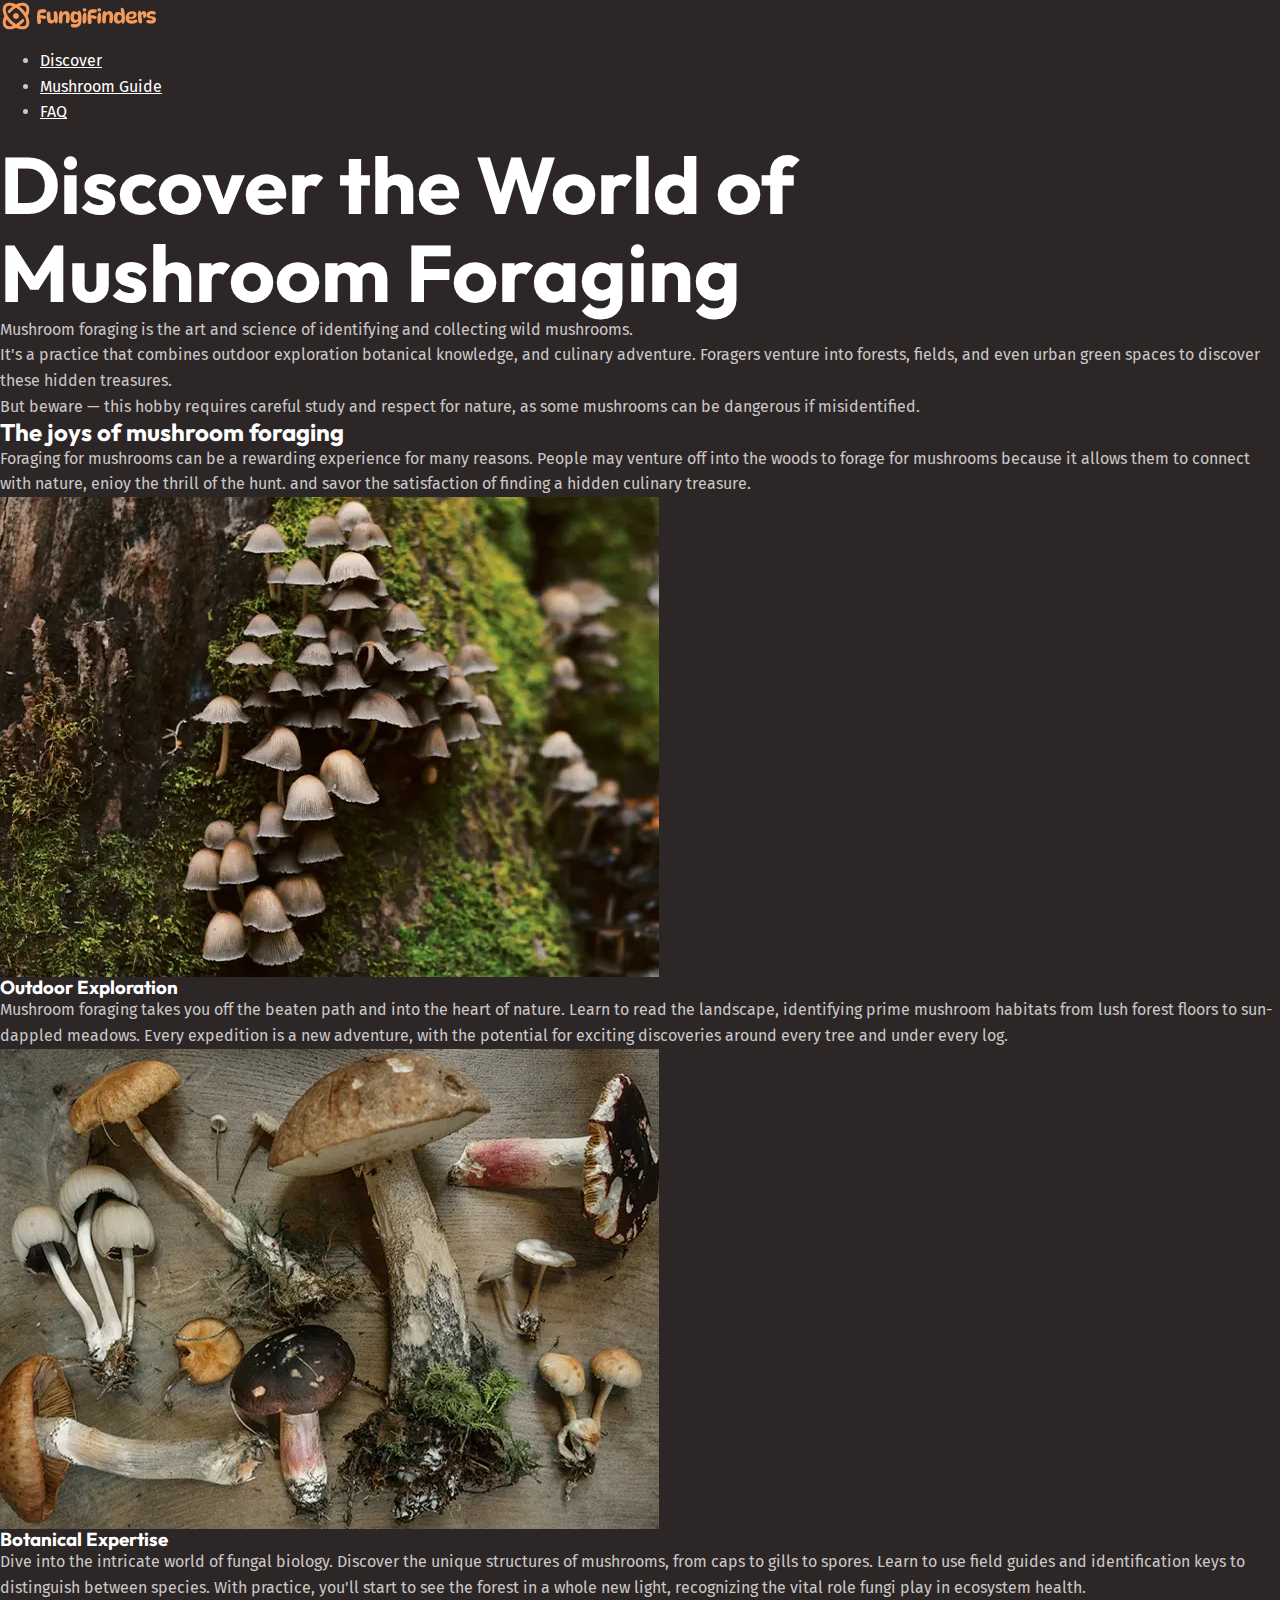
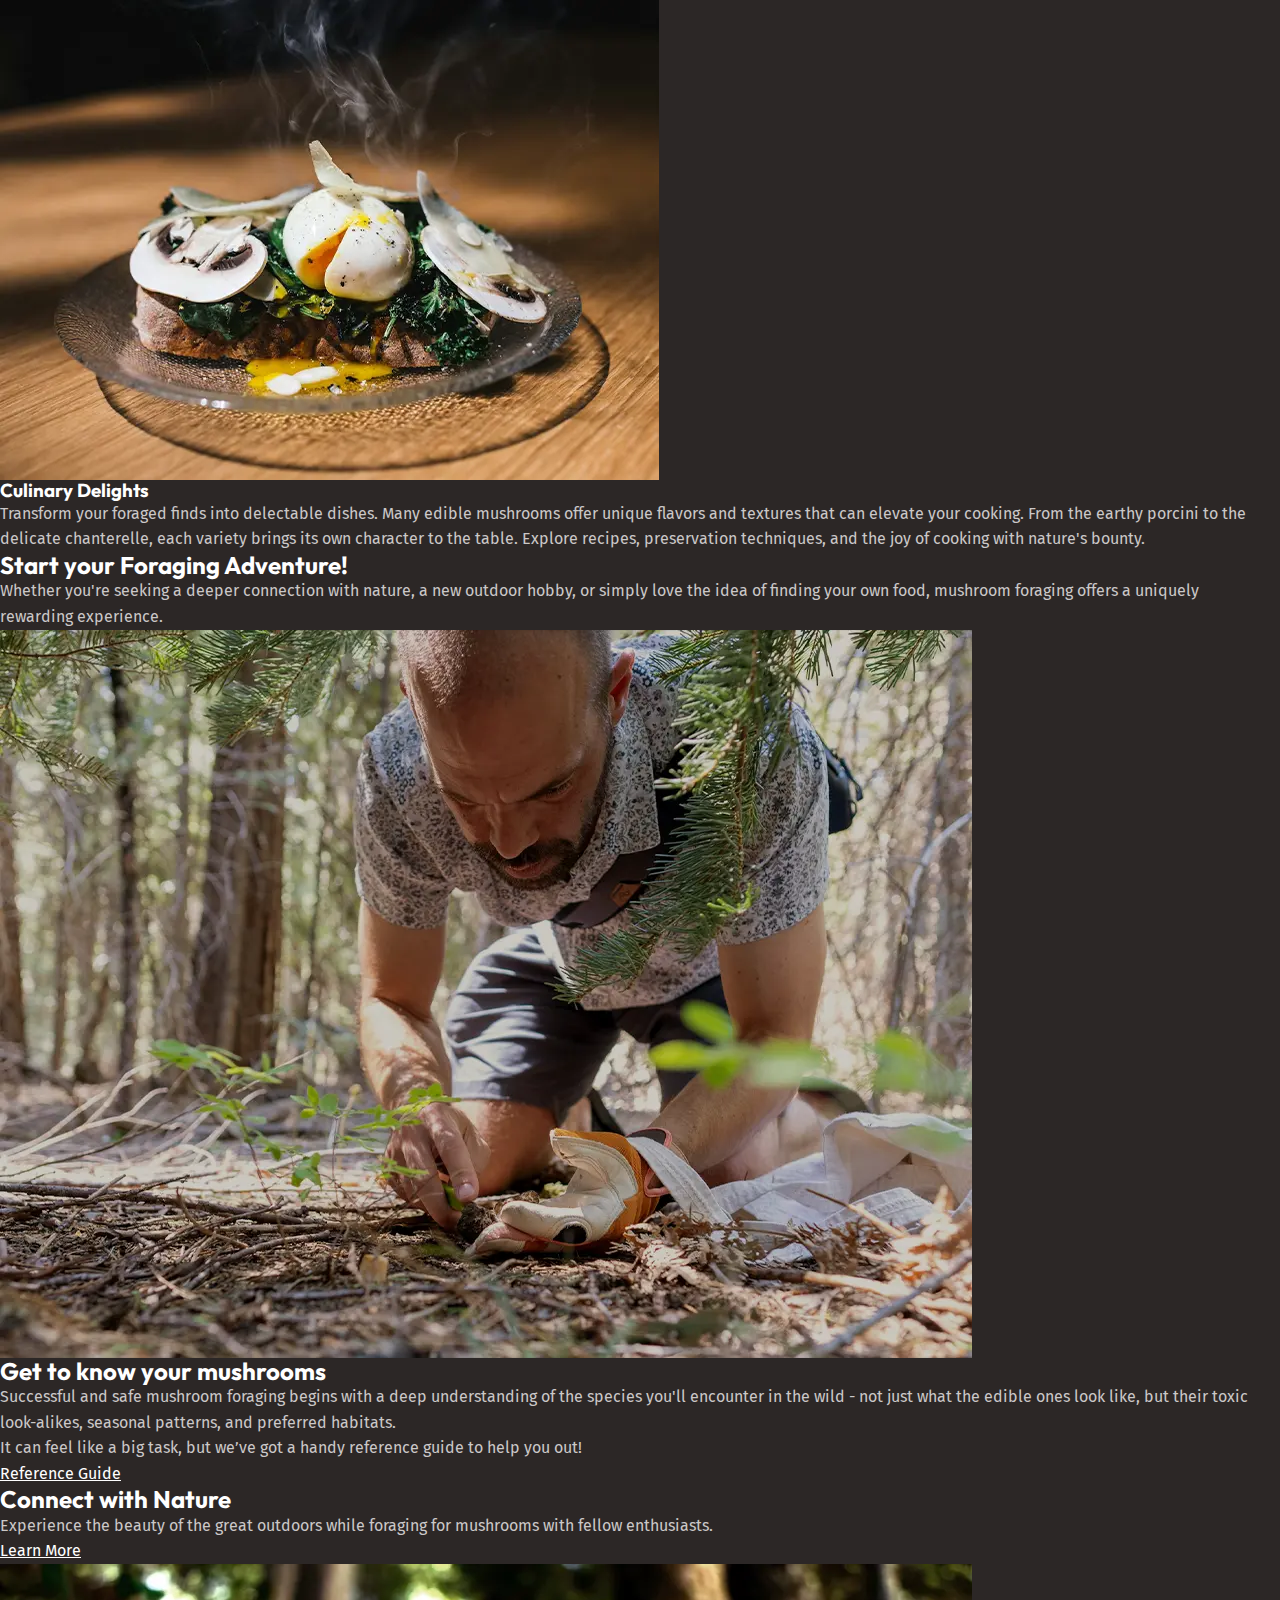
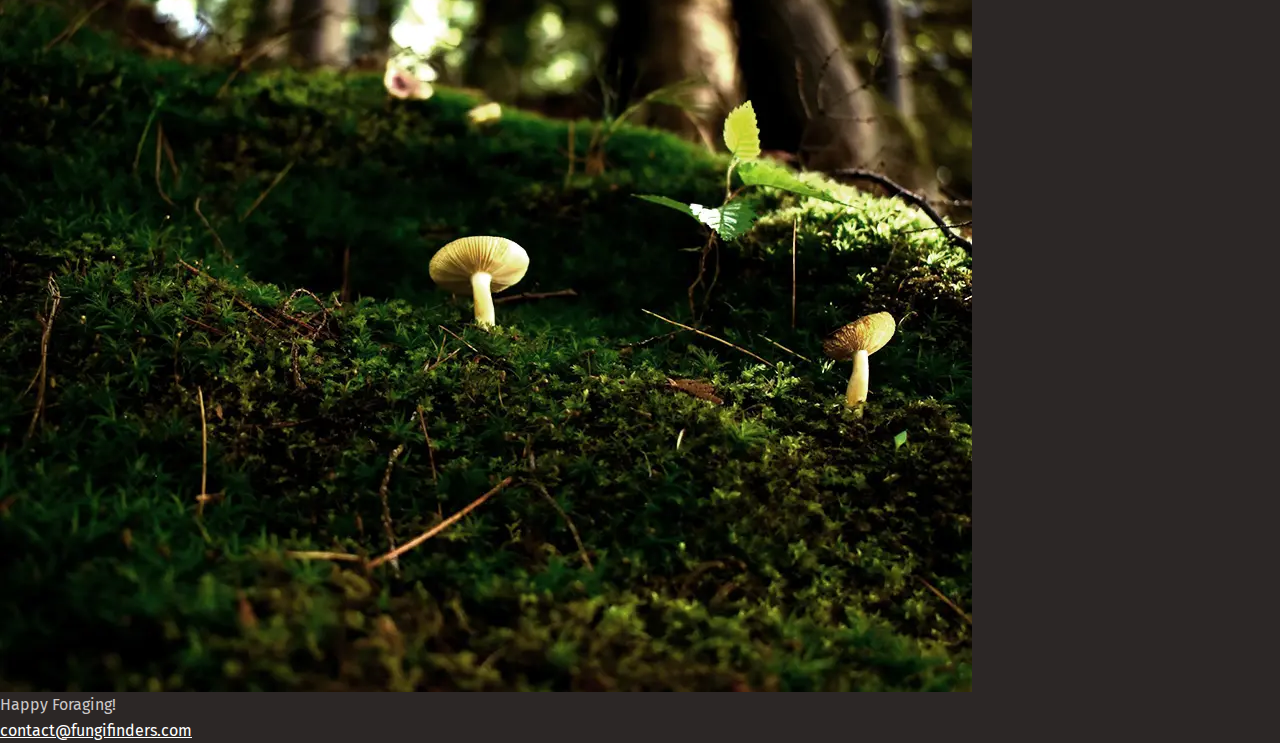
==== index.html @ 6f25266a "Finish HTML for home page" ====
<!DOCTYPE html>
<html lang="en">
  <head>
    <meta charset="UTF-8" />
    <meta name="viewport" content="width=device-width, initial-scale=1.0" />
    <title>FEM From Scratch</title>

    <link rel="stylesheet" href="style.css" />
    <link rel="preconnect" href="https://fonts.googleapis.com" />
    <link rel="preconnect" href="https://fonts.gstatic.com" crossorigin />
    <link
      href="https://fonts.googleapis.com/css2?family=Fira+Sans:wght@400;700&family=Outfit:wght@100..900&display=swap"
      rel="stylesheet" />
  </head>
  <body>
    <header class="site-header">
      <a href="/"><img src="assets/fungi-finders.svg" alt="Fungi Finders" /></a>
      <nav class="primary-navigation">
        <ul>
          <li><a href="/">Discover</a></li>
          <li><a href="#">Mushroom Guide</a></li>
          <li><a href="#">FAQ</a></li>
        </ul>
      </nav>
    </header>

    <main>
      <section class="hero">
        <h1>Discover the World of <span>Mushroom Foraging</span></h1>
        <p>
          Mushroom foraging is the art and science of identifying and collecting
          wild mushrooms.
        </p>
        <p>
          It's a practice that combines outdoor exploration botanical knowledge,
          and culinary adventure. Foragers venture into forests, fields, and
          even urban green spaces to discover these hidden treasures.
        </p>
        <p>
          But beware &mdash; this hobby requires careful study and respect for
          nature, as some mushrooms can be dangerous if misidentified.
        </p>
      </section>

      <section class="joys-of-foraging">
        <h2>The joys of mushroom foraging</h2>
        <p>
          Foraging for mushrooms can be a rewarding experience for many reasons.
          People may venture off into the woods to forage for mushrooms because
          it allows them to connect with nature, enioy the thrill of the hunt.
          and savor the satisfaction of finding a hidden culinary treasure.
        </p>
        <!-- Three columns -->
        <div class="cards">
          <div class="card">
            <img
              src="/assets/outdoor-exploration.webp"
              alt="Tightly grouped brown mushrooms growing up a mossy tree trunk" />
            <h3>Outdoor Exploration</h3>
            <p>
              Mushroom foraging takes you off the beaten path and into the heart
              of nature. Learn to read the landscape, identifying prime mushroom
              habitats from lush forest floors to sun-dappled meadows. Every
              expedition is a new adventure, with the potential for exciting
              discoveries around every tree and under every log.
            </p>
          </div>
          <div class="card">
            <img
              src="/assets/botanical-expertise.webp"
              alt="Wild mushroomson a table" />
            <h3>Botanical Expertise</h3>
            <p>
              Dive into the intricate world of fungal biology. Discover the
              unique structures of mushrooms, from caps to gills to spores.
              Learn to use field guides and identification keys to distinguish
              between species. With practice, you'll start to see the forest in
              a whole new light, recognizing the vital role fungi play in
              ecosystem health.
            </p>
          </div>
          <div class="card">
            <img
              src="/assets/culinary-delight.webp"
              alt="A plate of food with mushrooms on top" />
            <h3>Culinary Delights</h3>
            <p>
              Transform your foraged finds into delectable dishes. Many edible
              mushrooms offer unique flavors and textures that can elevate your
              cooking. From the earthy porcini to the delicate chanterelle, each
              variety brings its own character to the table. Explore recipes,
              preservation techniques, and the joy of cooking with nature's
              bounty.
            </p>
          </div>
        </div>
      </section>

      <section class="start-your-foraging-adventure">
        <h2>Start your <span>Foraging Adventure!</span></h2>
        <p>
          Whether you're seeking a deeper connection with nature, a new outdoor
          hobby, or simply love the idea of finding your own food, mushroom
          foraging offers a uniquely rewarding experience.
        </p>
      </section>

      <section class="get-to-know-your-mushrooms">
        <!-- Two columns -->
        <div>
          <div>
            <img
              src="/assets/get-to-know.webp"
              alt="A man on his hands and knees harvesting a wild mushroom in the forest" />
          </div>
          <div>
            <h2>Get to know your mushrooms</h2>
            <p>
              Successful and safe mushroom foraging begins with a deep
              understanding of the species you'll encounter in the wild - not
              just what the edible ones look like, but their toxic look-alikes,
              seasonal patterns, and preferred habitats.
            </p>
            <p>
              It can feel like a big task, but we’ve got a handy reference guide
              to help you out!
            </p>
            <a href="#" class="button">
              <span class="visually-hidden">
                Learn more about mushrooms using our handy
              </span>
              Reference Guide
            </a>
          </div>
        </div>
      </section>

      <section class="connect-with-nature">
        <!-- Two columns -->
        <div>
          <div>
            <h2>Connect with Nature</h2>
            <p>
              Experience the beauty of the great outdoors while foraging for
              mushrooms with fellow enthusiasts.
            </p>
            <a href="#" class="button"
              >Learn More
              <span class="visually-hidden">
                about the different types of mushrooms with our helpful
                reference guide
              </span>
            </a>
          </div>
          <div>
            <img
              src="/assets/nature.webp"
              alt="A small white mushroom growing on a mossy forest floor" />
          </div>
        </div>
      </section>
    </main>

    <footer class="site-footer">
      <p>Happy Foraging!</p>
      <a href="mailto:contact@fungifinders.com">contact@fungifinders.com</a>
    </footer>
  </body>
</html>
---- style.css ----
/* @layer reset, base; */

@layer reset {
  *,
  *::before,
  *::after {
    box-sizing: border-box;
  }

  /* https://kilianvalkhof.com/2022/css-html/your-css-reset-needs-text-size-adjust-probably/ */
  html {
    -moz-text-size-adjust: none;
    -webkit-text-size-adjust: none;
    text-size-adjust: none;
  }

  body,
  h1,
  h2,
  h3,
  h4,
  p,
  figure,
  blockquote,
  dl,
  dd {
    margin: 0;
  }

  /* https://www.scottohara.me/blog/2019/01/12/lists-and-safari.html */
  [role="list"] {
    list-style: none;
    margin: 0;
    padding: 0;
  }

  body {
    min-block-size: 100vh;
    line-height: 1.6;
  }

  h1,
  h2,
  h3,
  button,
  input,
  label {
    line-height: 1.1;
  }

  h1,
  h2,
  h3,
  h4 {
    text-wrap: balance;
  }

  p,
  li {
    text-wrap: pretty;
  }

  img,
  picture {
    max-inline-size: 100%;
    display: block;
  }

  input,
  button,
  textarea,
  select {
    font: inherit;
  }
}

@layer base {
  :root {
    /* PRIMITIVES */
    --clr-white: hsl(0, 0%, 100%);
    --clr-gray-100: hsl(0, 2%, 79%);
    --clr-brand-400: hsl(25, 88%, 75%);
    --clr-brand-500: hsl(25, 88%, 66%);
    --clr-green-400: hsl(143, 19%, 49%);
    --clr-green-500: hsl(143, 38%, 37%);
    --clr-green-600: hsl(145, 29%, 19%);
    --clr-brown-500: hsl(10, 5%, 25%);
    --clr-brown-600: hsl(9, 7%, 21%);
    --clr-brown-700: hsl(9, 8%, 16%);
    --clr-brown-800: hsl(0, 6%, 15%);
    --clr-brown-900: hsl(0, 6%, 13%);

    --clr-orange-500: hsl(28, 43%, 28%);
    --clr-red-500: hsl(359, 34%, 24%);
    --clr-teal-500: hsl(186, 42%, 25%);

    --ff-body: "Fira Sans", sans-serif;
    --ff-heading: "Outfit", sans-serif;

    --fs-300: 0.875rem;
    --fs-400: 1rem;
    --fs-500: 1.125rem;
    --fs-600: 1.25rem;
    --fs-700: 1.5rem;
    --fs-800: 2rem;
    --fs-900: 3.75rem;
    --fs-1000: 3.75rem;

    /* Note media query is using CSS Nesting inside :root */
    /* @media (min-width: 760px) */
    @media (width > 760px) {
      --fs-300: 0.875rem;
      --fs-400: 1rem;
      --fs-500: 1.25rem;
      --fs-600: 1.5rem;
      --fs-700: 2rem;
      --fs-800: 3rem;
      --fs-900: 5rem;
      --fs-1000: 7.5rem;
    }
  }

  /* Start a new :root to keep proper syntax highlighting */
  :root {
    /* SEMANTIC */
    --text-main: var(--clr-gray-100);
    --text-high-contrast: var(--clr-white);
    --text-brand: var(--clr-brand-500);
    --text-brand-light: var(--clr-brand-400);

    --background-accent-light: var(--clr-green-400);
    --background-accent-main: var(--clr-green-500);
    --background-accent-dark: var(--clr-green-600);

    --background-extra-light: var(--clr-brown-500);
    --background-light: var(--clr-brown-600);
    --background-main: var(--clr-brown-700);
    --background-dark: var(--clr-brown-800);
    --background-extra-dark: var(--clr-brown-900);

    --font-size-heading-sm: var(--fs-700);
    --font-size-heading-regular: var(--fs-800);
    --font-size-heading-lg: var(--fs-900);
    --font-size-heading-xl: var(--fs-1000);

    --font-size-sm: var(--fs-300);
    --font-size-regular: var(--fs-400);
    --font-size-md: var(--fs-500);
    --font-size-lg: var(--fs-600);

    --border-radius-1: 0.25rem;
    --border-radius-2: 0.5rem;
    --border-radius-3: 0.75rem;
  }

  html {
    font-family: var(--ff-body);
    line-height: 1.6;
  }

  body {
    font-size: var(--font-size-regular);
    color: var(--text-main);
    background-color: var(--background-main);
  }

  h1,
  h2,
  h3,
  h4 {
    font-family: var(--ff-heading);
    /* font-weight: 700; */
    color: var(--text-high-contrast);
  }

  h1 {
    font-size: var(--font-size-heading-lg);
  }

  a {
    color: var(--text-high-contrast);
  }

  a:hover,
  a:focus-visible {
    color: var(--text-brand-light);
  }
}

@layer utilities {
  .visually-hidden {
    clip: rect(0 0 0 0);
    clip-path: inset(50%);
    height: 1px;
    overflow: hidden;
    position: absolute;
    white-space: nowrap;
    width: 1px;
  }
}
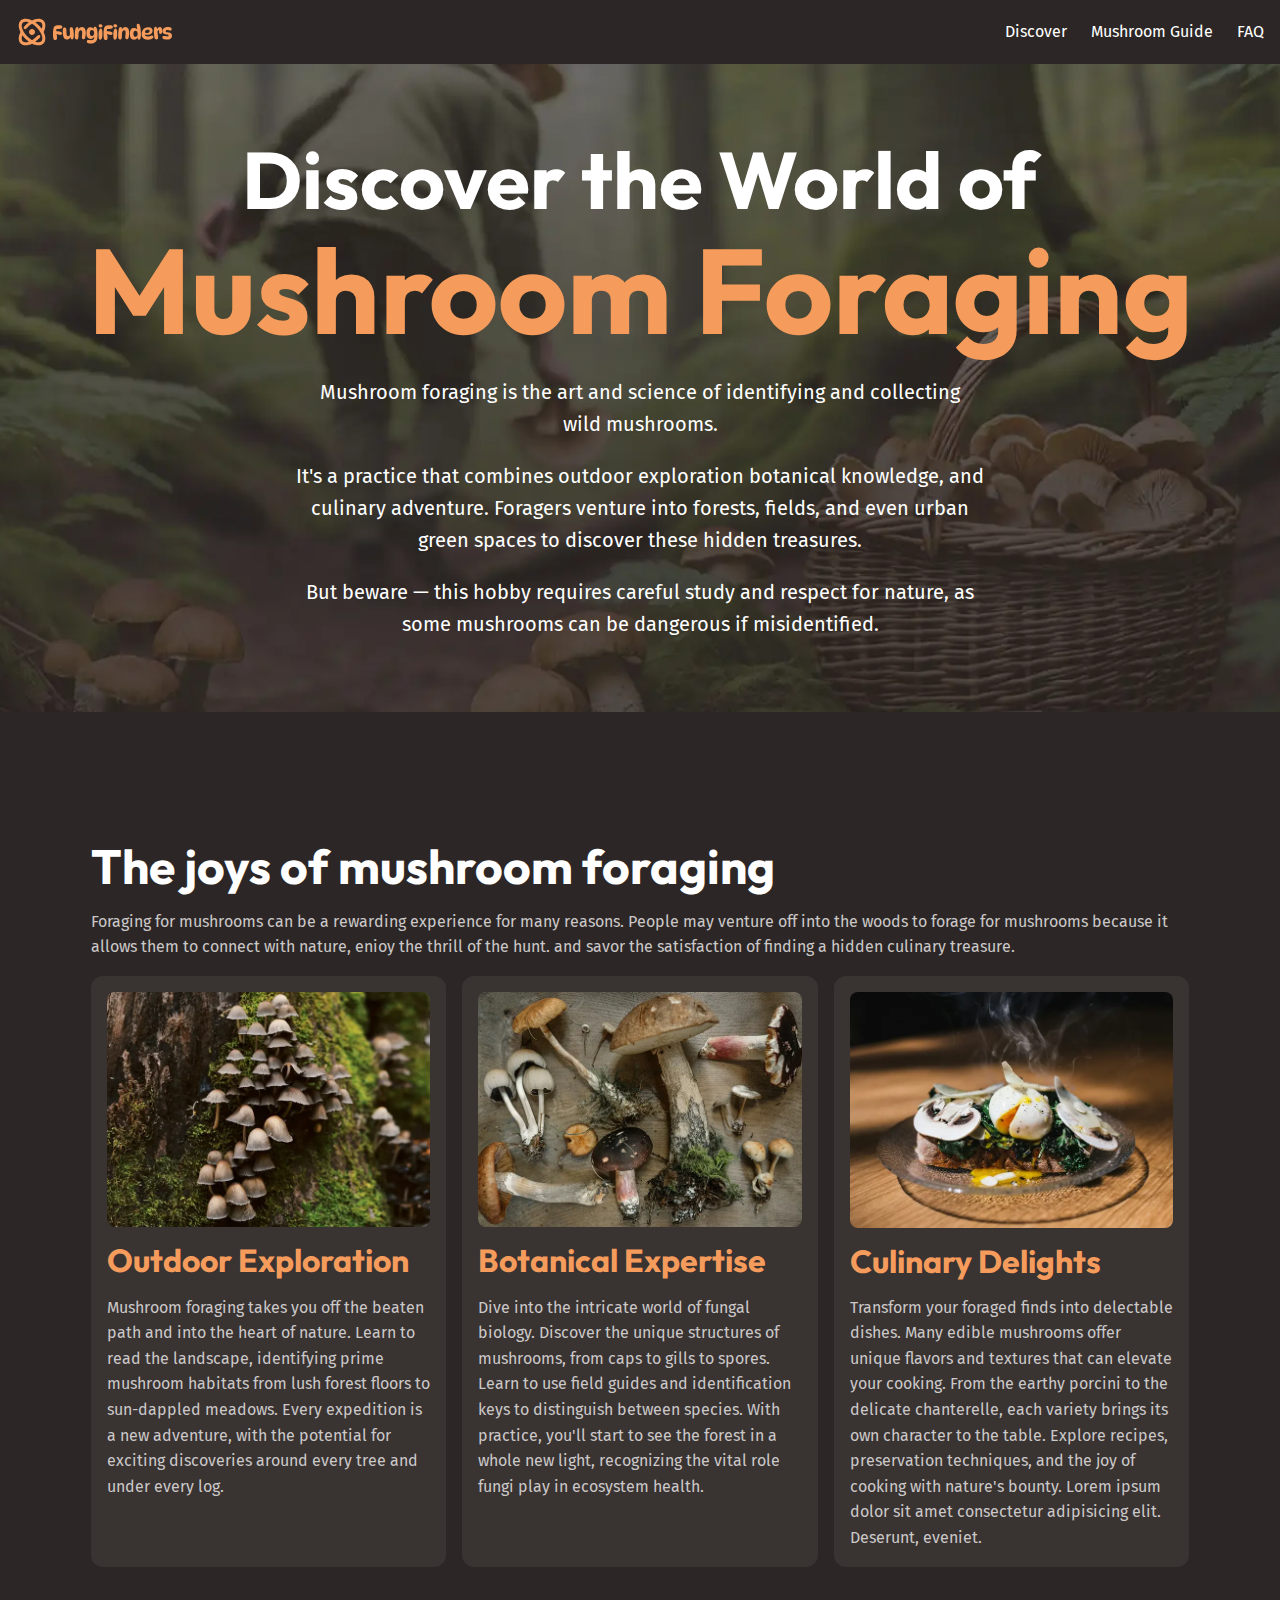
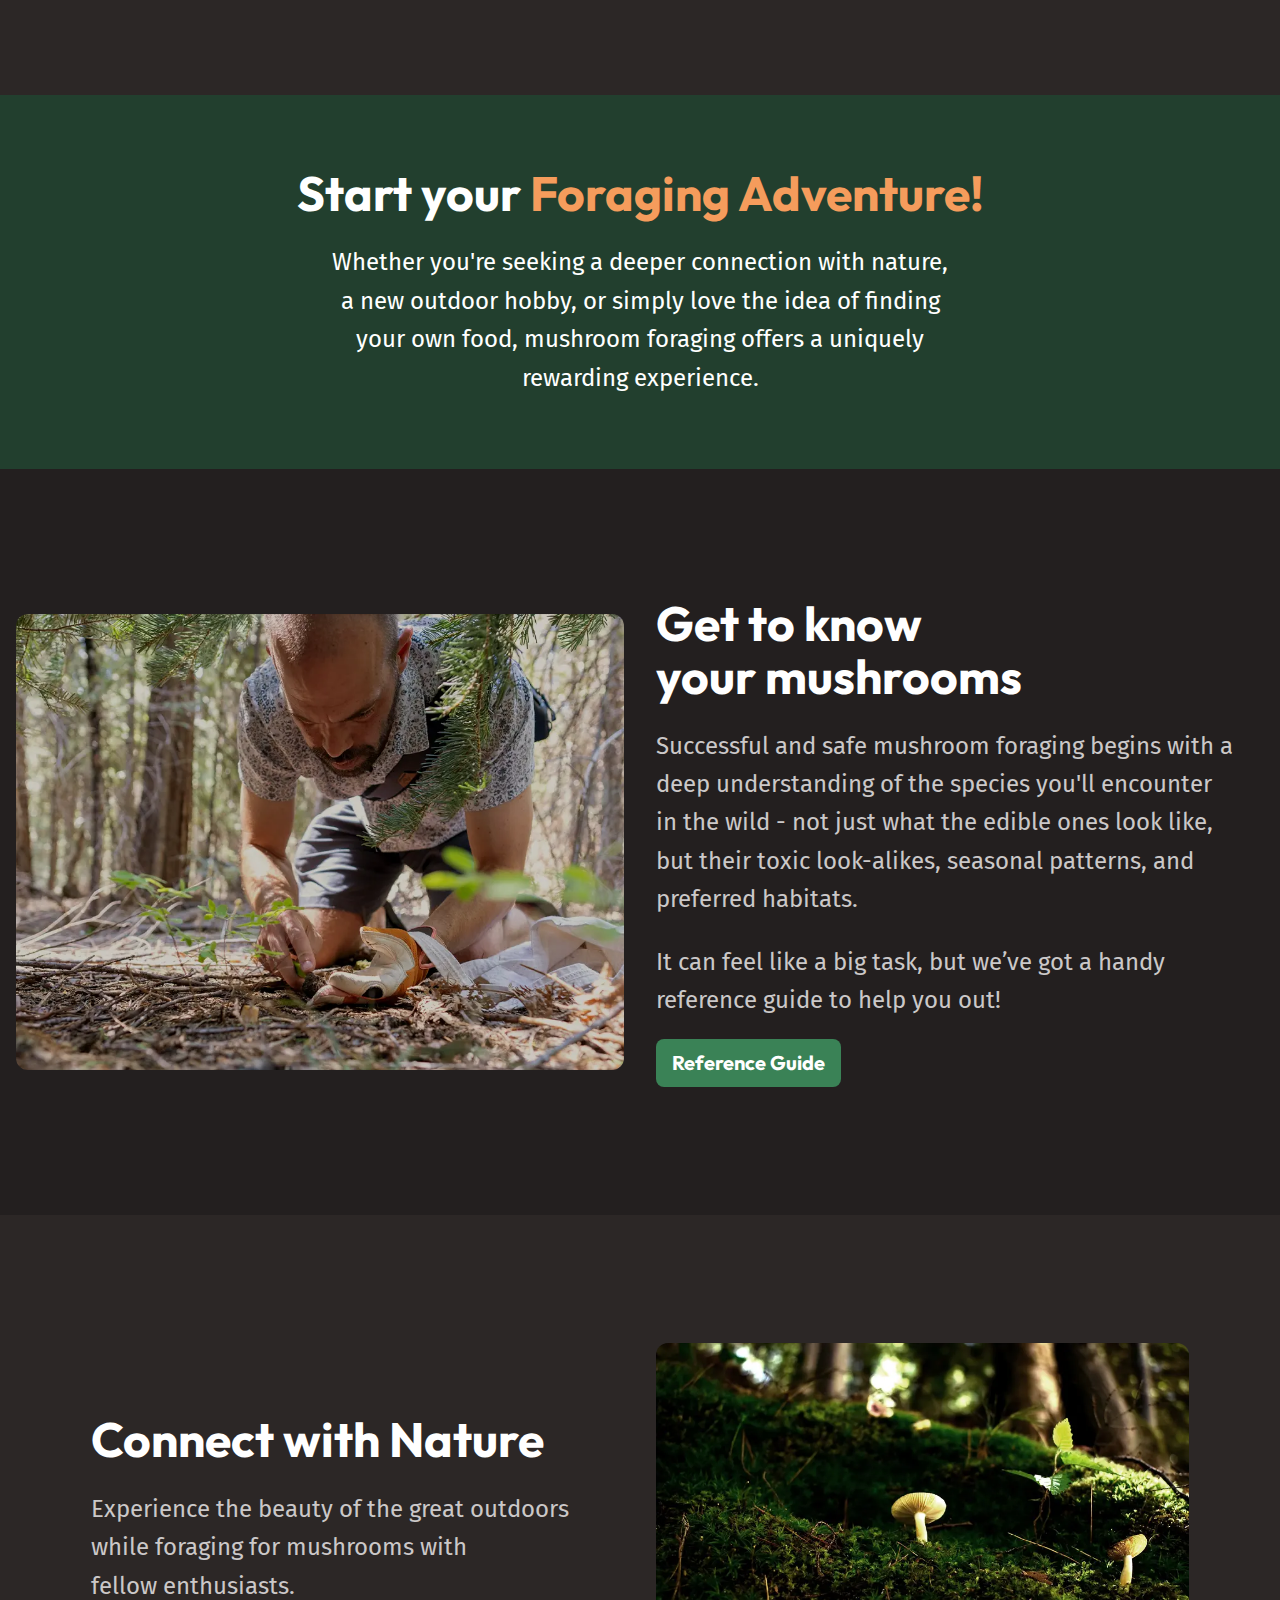
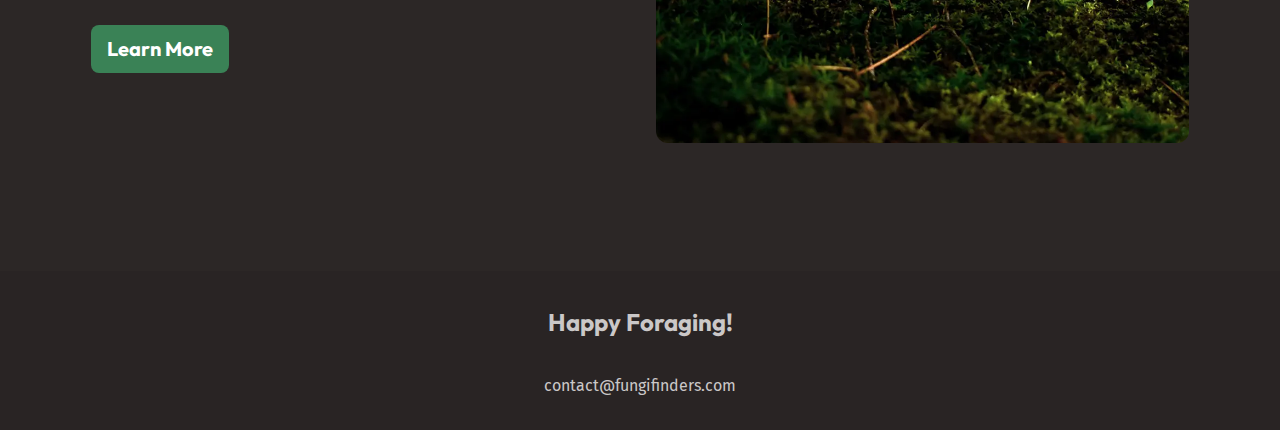
==== commit 5c4f40dc: "Finish home page" ====
--- a/index.html
+++ b/index.html
@@ -14,155 +14,189 @@
   </head>
   <body>
     <header class="site-header">
-      <a href="/"><img src="assets/fungi-finders.svg" alt="Fungi Finders" /></a>
-      <nav class="primary-navigation">
-        <ul>
-          <li><a href="/">Discover</a></li>
-          <li><a href="#">Mushroom Guide</a></li>
-          <li><a href="#">FAQ</a></li>
-        </ul>
-      </nav>
+      <div class="wrapper" data-width="wide">
+        <div class="site-header__inner">
+          <a href="/">
+            <img class="logo" src="/assets/fungi-finders.svg" alt="" />
+          </a>
+          <nav class="primary-navigation">
+            <ul>
+              <li><a href="/">Discover</a></li>
+              <li><a href="#">Mushroom Guide</a></li>
+              <li><a href="#">FAQ</a></li>
+            </ul>
+          </nav>
+        </div>
+      </div>
     </header>
 
     <main>
-      <section class="hero">
-        <h1>Discover the World of <span>Mushroom Foraging</span></h1>
-        <p>
-          Mushroom foraging is the art and science of identifying and collecting
-          wild mushrooms.
-        </p>
-        <p>
-          It's a practice that combines outdoor exploration botanical knowledge,
-          and culinary adventure. Foragers venture into forests, fields, and
-          even urban green spaces to discover these hidden treasures.
-        </p>
-        <p>
-          But beware &mdash; this hobby requires careful study and respect for
-          nature, as some mushrooms can be dangerous if misidentified.
-        </p>
-      </section>
-
-      <section class="joys-of-foraging">
-        <h2>The joys of mushroom foraging</h2>
-        <p>
-          Foraging for mushrooms can be a rewarding experience for many reasons.
-          People may venture off into the woods to forage for mushrooms because
-          it allows them to connect with nature, enioy the thrill of the hunt.
-          and savor the satisfaction of finding a hidden culinary treasure.
-        </p>
-        <!-- Three columns -->
-        <div class="cards">
-          <div class="card">
-            <img
-              src="/assets/outdoor-exploration.webp"
-              alt="Tightly grouped brown mushrooms growing up a mossy tree trunk" />
-            <h3>Outdoor Exploration</h3>
-            <p>
-              Mushroom foraging takes you off the beaten path and into the heart
-              of nature. Learn to read the landscape, identifying prime mushroom
-              habitats from lush forest floors to sun-dappled meadows. Every
-              expedition is a new adventure, with the potential for exciting
-              discoveries around every tree and under every log.
-            </p>
-          </div>
-          <div class="card">
-            <img
-              src="/assets/botanical-expertise.webp"
-              alt="Wild mushroomson a table" />
-            <h3>Botanical Expertise</h3>
-            <p>
-              Dive into the intricate world of fungal biology. Discover the
-              unique structures of mushrooms, from caps to gills to spores.
-              Learn to use field guides and identification keys to distinguish
-              between species. With practice, you'll start to see the forest in
-              a whole new light, recognizing the vital role fungi play in
-              ecosystem health.
-            </p>
-          </div>
-          <div class="card">
-            <img
-              src="/assets/culinary-delight.webp"
-              alt="A plate of food with mushrooms on top" />
-            <h3>Culinary Delights</h3>
-            <p>
-              Transform your foraged finds into delectable dishes. Many edible
-              mushrooms offer unique flavors and textures that can elevate your
-              cooking. From the earthy porcini to the delicate chanterelle, each
-              variety brings its own character to the table. Explore recipes,
-              preservation techniques, and the joy of cooking with nature's
-              bounty.
-            </p>
-          </div>
-        </div>
-      </section>
-
-      <section class="start-your-foraging-adventure">
-        <h2>Start your <span>Foraging Adventure!</span></h2>
-        <p>
-          Whether you're seeking a deeper connection with nature, a new outdoor
-          hobby, or simply love the idea of finding your own food, mushroom
-          foraging offers a uniquely rewarding experience.
-        </p>
-      </section>
-
-      <section class="get-to-know-your-mushrooms">
-        <!-- Two columns -->
-        <div>
-          <div>
-            <img
-              src="/assets/get-to-know.webp"
-              alt="A man on his hands and knees harvesting a wild mushroom in the forest" />
-          </div>
-          <div>
-            <h2>Get to know your mushrooms</h2>
-            <p>
-              Successful and safe mushroom foraging begins with a deep
-              understanding of the species you'll encounter in the wild - not
-              just what the edible ones look like, but their toxic look-alikes,
-              seasonal patterns, and preferred habitats.
-            </p>
-            <p>
-              It can feel like a big task, but we’ve got a handy reference guide
-              to help you out!
-            </p>
-            <a href="#" class="button">
-              <span class="visually-hidden">
-                Learn more about mushrooms using our handy
-              </span>
-              Reference Guide
-            </a>
-          </div>
-        </div>
-      </section>
-
-      <section class="connect-with-nature">
-        <!-- Two columns -->
-        <div>
-          <div>
-            <h2>Connect with Nature</h2>
-            <p>
-              Experience the beauty of the great outdoors while foraging for
-              mushrooms with fellow enthusiasts.
-            </p>
-            <a href="#" class="button"
-              >Learn More
-              <span class="visually-hidden">
-                about the different types of mushrooms with our helpful
-                reference guide
-              </span>
-            </a>
-          </div>
-          <div>
-            <img
-              src="/assets/nature.webp"
-              alt="A small white mushroom growing on a mossy forest floor" />
+      <section class="section hero flow" data-padding="compact">
+        <div class="wrapper" data-width="wide">
+          <h1 class="hero__title">
+            Discover the World of <span>Mushroom Foraging</span>
+          </h1>
+        </div>
+        <div class="wrapper" data-width="narrow">
+          <div class="flow">
+            <p>
+              Mushroom foraging is the art and science of identifying and
+              collecting wild mushrooms.
+            </p>
+            <p>
+              It's a practice that combines outdoor exploration botanical
+              knowledge, and culinary adventure. Foragers venture into forests,
+              fields, and even urban green spaces to discover these hidden
+              treasures.
+            </p>
+            <p>
+              But beware &mdash; this hobby requires careful study and respect
+              for nature, as some mushrooms can be dangerous if misidentified.
+            </p>
+          </div>
+        </div>
+      </section>
+
+      <section class="section">
+        <div class="wrapper">
+          <div class="flow">
+            <h2 class="section-title">The joys of mushroom foraging</h2>
+            <p>
+              Foraging for mushrooms can be a rewarding experience for many
+              reasons. People may venture off into the woods to forage for
+              mushrooms because it allows them to connect with nature, enioy the
+              thrill of the hunt. and savor the satisfaction of finding a hidden
+              culinary treasure.
+            </p>
+            <!-- Three columns -->
+            <div class="equal-columns">
+              <div class="card">
+                <img
+                  src="/assets/outdoor-exploration.webp"
+                  alt="Tightly grouped brown mushrooms growing up a mossy tree trunk" />
+                <h3 class="card__title">Outdoor Exploration</h3>
+                <p>
+                  Mushroom foraging takes you off the beaten path and into the
+                  heart of nature. Learn to read the landscape, identifying
+                  prime mushroom habitats from lush forest floors to sun-dappled
+                  meadows. Every expedition is a new adventure, with the
+                  potential for exciting discoveries around every tree and under
+                  every log.
+                </p>
+              </div>
+              <div class="card">
+                <img
+                  src="/assets/botanical-expertise.webp"
+                  alt="Wild mushroomson a table" />
+                <h3 class="card__title">Botanical Expertise</h3>
+                <p>
+                  Dive into the intricate world of fungal biology. Discover the
+                  unique structures of mushrooms, from caps to gills to spores.
+                  Learn to use field guides and identification keys to
+                  distinguish between species. With practice, you'll start to
+                  see the forest in a whole new light, recognizing the vital
+                  role fungi play in ecosystem health.
+                </p>
+              </div>
+              <div class="card">
+                <img
+                  src="/assets/culinary-delight.webp"
+                  alt="A plate of food with mushrooms on top" />
+                <h3 class="card__title">Culinary Delights</h3>
+                <p>
+                  Transform your foraged finds into delectable dishes. Many
+                  edible mushrooms offer unique flavors and textures that can
+                  elevate your cooking. From the earthy porcini to the delicate
+                  chanterelle, each variety brings its own character to the
+                  table. Explore recipes, preservation techniques, and the joy
+                  of cooking with nature's bounty. Lorem ipsum dolor sit amet
+                  consectetur adipisicing elit. Deserunt, eveniet.
+                </p>
+              </div>
+            </div>
+          </div>
+        </div>
+      </section>
+
+      <section
+        class="section background-accent text-center"
+        data-padding="compact">
+        <div class="wrapper" data-width="narrow">
+          <div class="flow font-size-lg text-high-contrast">
+            <h2 class="section-title">
+              Start your <span class="text-brand">Foraging Adventure!</span>
+            </h2>
+            <p>
+              Whether you're seeking a deeper connection with nature, a new
+              outdoor hobby, or simply love the idea of finding your own food,
+              mushroom foraging offers a uniquely rewarding experience.
+            </p>
+          </div>
+        </div>
+      </section>
+
+      <section class="section background-extra-dark">
+        <div class="wrapper" data-width="wide">
+          <!-- Two columns -->
+          <div class="equal-columns" data-gap="large" data-alignment="center">
+            <div>
+              <img
+                src="/assets/get-to-know.webp"
+                alt="A man on his hands and knees harvesting a wild mushroom in the forest" />
+            </div>
+            <div class="flow font-size-lg">
+              <h2 class="section-title">Get to know your mushrooms</h2>
+              <p>
+                Successful and safe mushroom foraging begins with a deep
+                understanding of the species you'll encounter in the wild - not
+                just what the edible ones look like, but their toxic
+                look-alikes, seasonal patterns, and preferred habitats.
+              </p>
+              <p>
+                It can feel like a big task, but we’ve got a handy reference
+                guide to help you out!
+              </p>
+              <a href="#" class="button">
+                <span class="visually-hidden">
+                  Learn more about mushrooms using our handy
+                </span>
+                Reference Guide
+              </a>
+            </div>
+          </div>
+        </div>
+      </section>
+
+      <section class="section">
+        <div class="wrapper">
+          <!-- Two columns -->
+          <div class="equal-columns" data-gap="large" data-alignment="center">
+            <div class="flow font-size-lg">
+              <h2 class="section-title">Connect with Nature</h2>
+              <p>
+                Experience the beauty of the great outdoors while foraging for
+                mushrooms with fellow enthusiasts.
+              </p>
+              <a href="#" class="button"
+                >Learn More
+                <span class="visually-hidden">
+                  about the different types of mushrooms with our helpful
+                  reference guide
+                </span>
+              </a>
+            </div>
+            <div>
+              <img
+                src="/assets/nature.webp"
+                alt="A small white mushroom growing on a mossy forest floor" />
+            </div>
           </div>
         </div>
       </section>
     </main>
 
     <footer class="site-footer">
-      <p>Happy Foraging!</p>
+      <p class="site-footer__title">Happy Foraging!</p>
       <a href="mailto:contact@fungifinders.com">contact@fungifinders.com</a>
     </footer>
   </body>
--- a/style.css
+++ b/style.css
@@ -185,6 +185,194 @@
   a:focus-visible {
     color: var(--text-brand-light);
   }
+
+  img {
+    border-radius: var(--border-radius-3);
+  }
+}
+
+@layer layout {
+  .wrapper {
+    --wrapper-max-width: 1130px;
+    --wrapper-padding: 1rem;
+
+    max-width: var(--wrapper-max-width);
+    margin-inline: auto;
+    padding-inline: var(--wrapper-padding);
+  }
+
+  /* .wrapper--narrow */
+  .wrapper[data-width="narrow"] {
+    --wrapper-max-width: 720px;
+  }
+  /* .wrapper--wide */
+  .wrapper[data-width="wide"] {
+    --wrapper-max-width: 1330px;
+  }
+
+  /* Note the em instead of rem */
+  .flow > * + * {
+    margin-block-start: var(--flow-space, 1em);
+  }
+
+  .grid-flow {
+    display: grid;
+    gap: var(--grid-flow-space, 1rem);
+
+    align-content: var(--grid-flow-alignment, start);
+    /* Not sure why the justify-items */
+    justify-items: var(--grid-flow-justification, start);
+  }
+
+  .equal-columns {
+    display: grid;
+    gap: var(--equal-columns-gap, 1rem);
+    align-items: var(--equal-columns-vertical-alignment, stretch);
+  }
+
+  .equal-columns[data-gap="large"] {
+    --equal-columns-gap: 2rem;
+  }
+
+  .equal-columns[data-alignment="center"] {
+    --equal-columns-vertical-alignment: center;
+  }
+
+  @media (min-width: 760px) {
+    .equal-columns {
+      grid-auto-flow: column;
+      grid-auto-columns: 1fr;
+    }
+  }
+
+  /* .flex-equal-columns {
+    display: flex;
+  }
+  .flex-equal-columns > * {
+    flex: 1;
+  } */
+
+  .section {
+    --padding: 3.75rem;
+    padding-block: var(--padding);
+  }
+  @media (min-width: 760px) {
+    .section {
+      --padding: 8rem;
+    }
+    .section[data-padding="compact"] {
+      --padding: 4.5rem;
+    }
+  }
+}
+
+@layer components {
+  .site-header {
+    padding-block: 1rem;
+  }
+
+  .site-header__inner {
+    display: flex;
+    flex-wrap: wrap;
+    gap: 1rem 1.5rem;
+    justify-content: space-between;
+    align-items: center;
+  }
+
+  .primary-navigation ul {
+    list-style: none;
+    margin: 0;
+    padding: 0;
+    display: flex;
+    flex-wrap: wrap;
+    gap: 1rem 1.5rem;
+  }
+
+  .primary-navigation a {
+    text-decoration: none;
+  }
+
+  .hero {
+    text-align: center;
+    font-size: var(--font-size-md);
+    color: var(--text-high-contrast);
+    background-image: url(/assets/hero.webp);
+    background-size: cover;
+    background-position: center;
+  }
+
+  .hero__title {
+    font-size: var(--font-size-heading-lg);
+  }
+
+  .hero__title > span {
+    /* display: block; forces span onto a new line */
+    display: block;
+    font-size: var(--font-size-heading-xl);
+    color: var(--text-brand);
+  }
+
+  .card {
+    display: grid;
+    gap: var(--grid-flow-space, 1rem);
+    align-content: start;
+    padding: 1rem;
+    background-color: var(--background-light);
+    border-radius: var(--border-radius-3);
+  }
+
+  .card img {
+    border-radius: var(--border-radius-2);
+  }
+
+  .card__title {
+    font-size: var(--card-title-font-size, var(--font-size-heading-sm));
+    color: var(--card-title-color, var(--text-brand));
+  }
+
+  .button {
+    display: inline-flex;
+    cursor: pointer;
+    text-decoration: none;
+    font-family: var(--ff-heading);
+    font-weight: 700;
+    font-size: var(--font-size-md);
+    background-color: var(--background-accent-main);
+    padding: 0.5rem 1rem;
+    border-radius: var(--border-radius-2);
+  }
+
+  .button:hover,
+  .button:focus-visible {
+    background: var(--background-accent-light);
+    color: var(--text-high-contrast);
+  }
+
+  .site-footer {
+    background-color: var(--background-dark);
+    padding-block: 2rem;
+    text-align: center;
+
+    /* either use .grid-flow and change the --grid-flow-spacing, or do this */
+    display: grid;
+    gap: 2rem;
+  }
+
+  .site-footer__title {
+    font-size: var(--font-size-lg);
+    font-family: var(--ff-heading);
+    font-weight: 700;
+  }
+
+  .site-footer a {
+    text-decoration: none;
+    color: var(--text-main);
+  }
+
+  .site-footer a:hover,
+  .site-footer a:focus-visible {
+    color: var(--text-brand-light);
+  }
 }
 
 @layer utilities {
@@ -197,4 +385,51 @@
     white-space: nowrap;
     width: 1px;
   }
+
+  .text-center {
+    text-align: center;
+  }
+  .text-brand {
+    color: var(--text-brand);
+  }
+  .text-high-contrast {
+    color: var(--text-high-contrast);
+  }
+
+  .section-title {
+    font-size: var(--font-size-heading-regular);
+  }
+
+  .background-base {
+    background-color: var(--background-base);
+  }
+  .background-light {
+    background-color: var(--background-light);
+  }
+  .background-extra-light {
+    background-color: var(--background-extra-light);
+  }
+  .background-dark {
+    background-color: var(--background-dark);
+  }
+  .background-extra-dark {
+    background-color: var(--background-extra-dark);
+  }
+
+  .background-accent {
+    background-color: var(--background-accent-dark);
+  }
+
+  .font-size-sm {
+    font-size: var(--font-size-sm);
+  }
+  .font-size-regular {
+    font-size: var(--font-size-regular);
+  }
+  .font-size-md {
+    font-size: var(--font-size-md);
+  }
+  .font-size-lg {
+    font-size: var(--font-size-lg);
+  }
 }
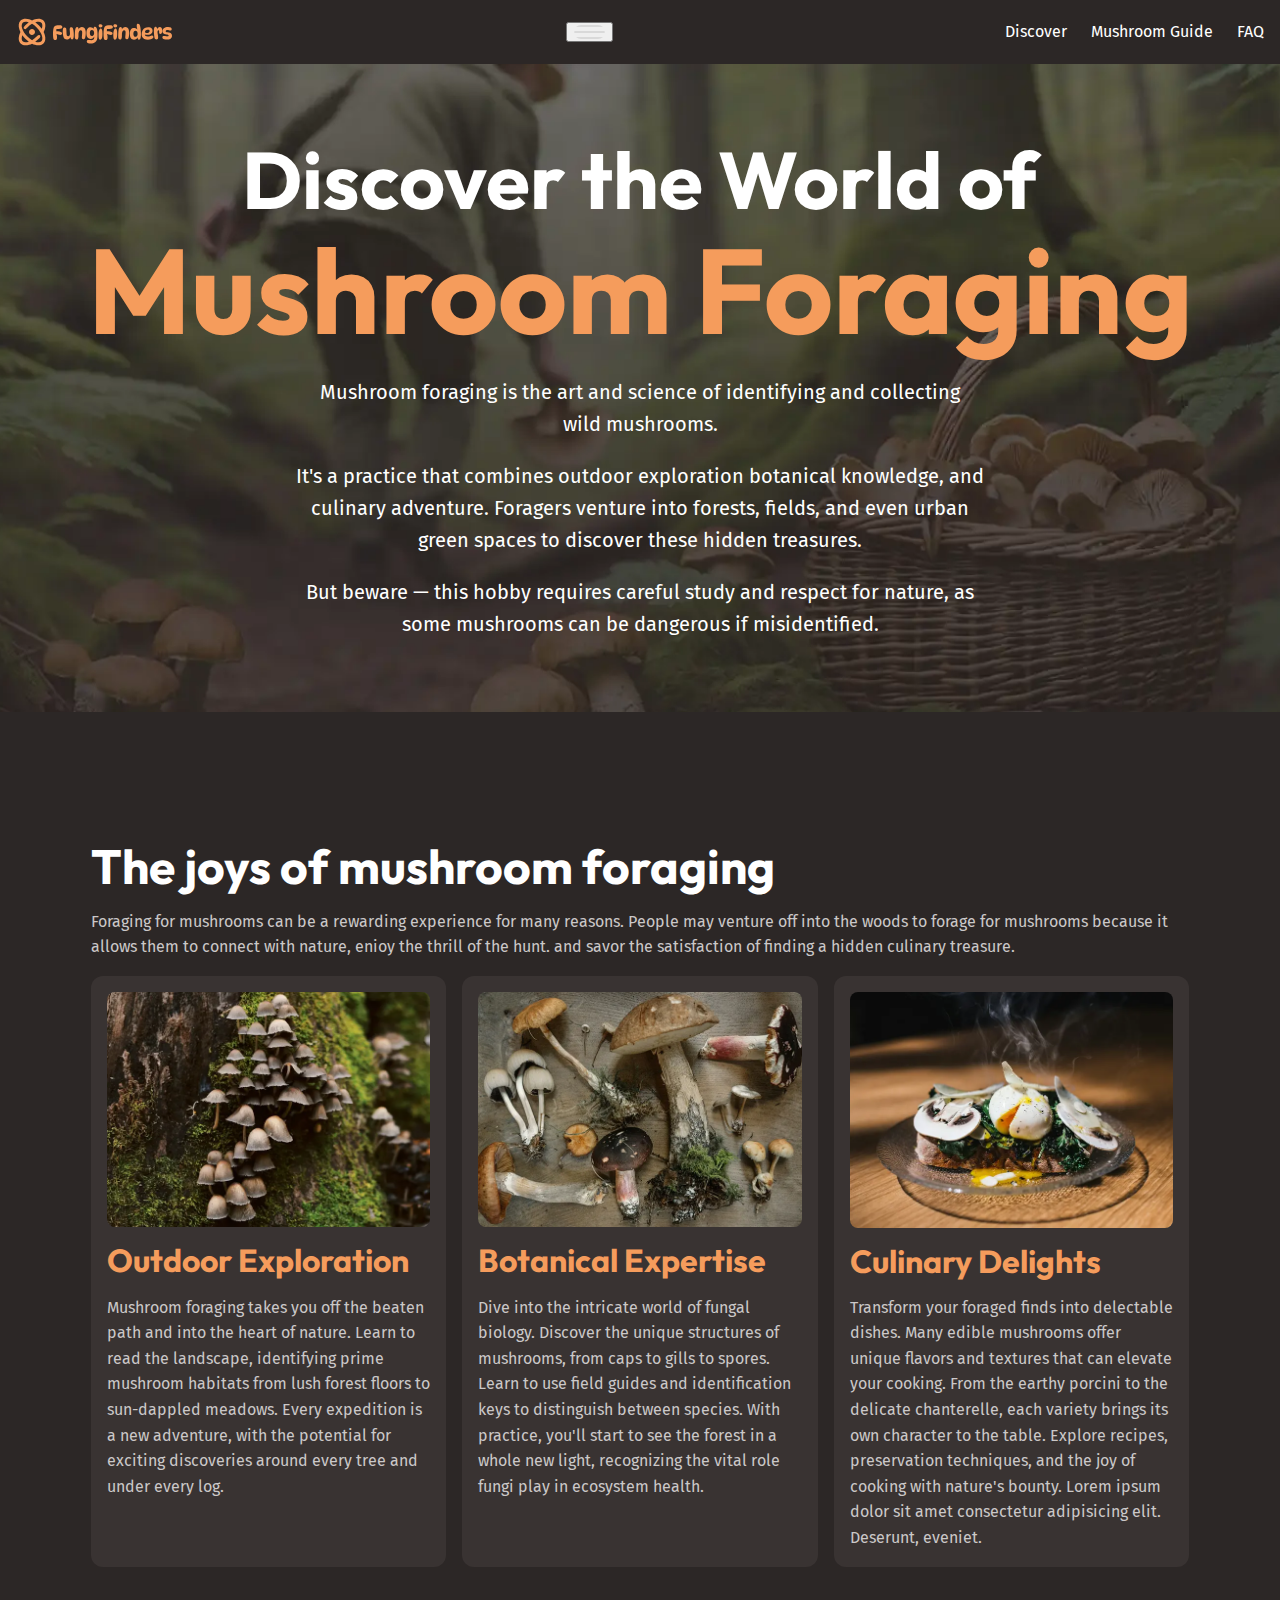
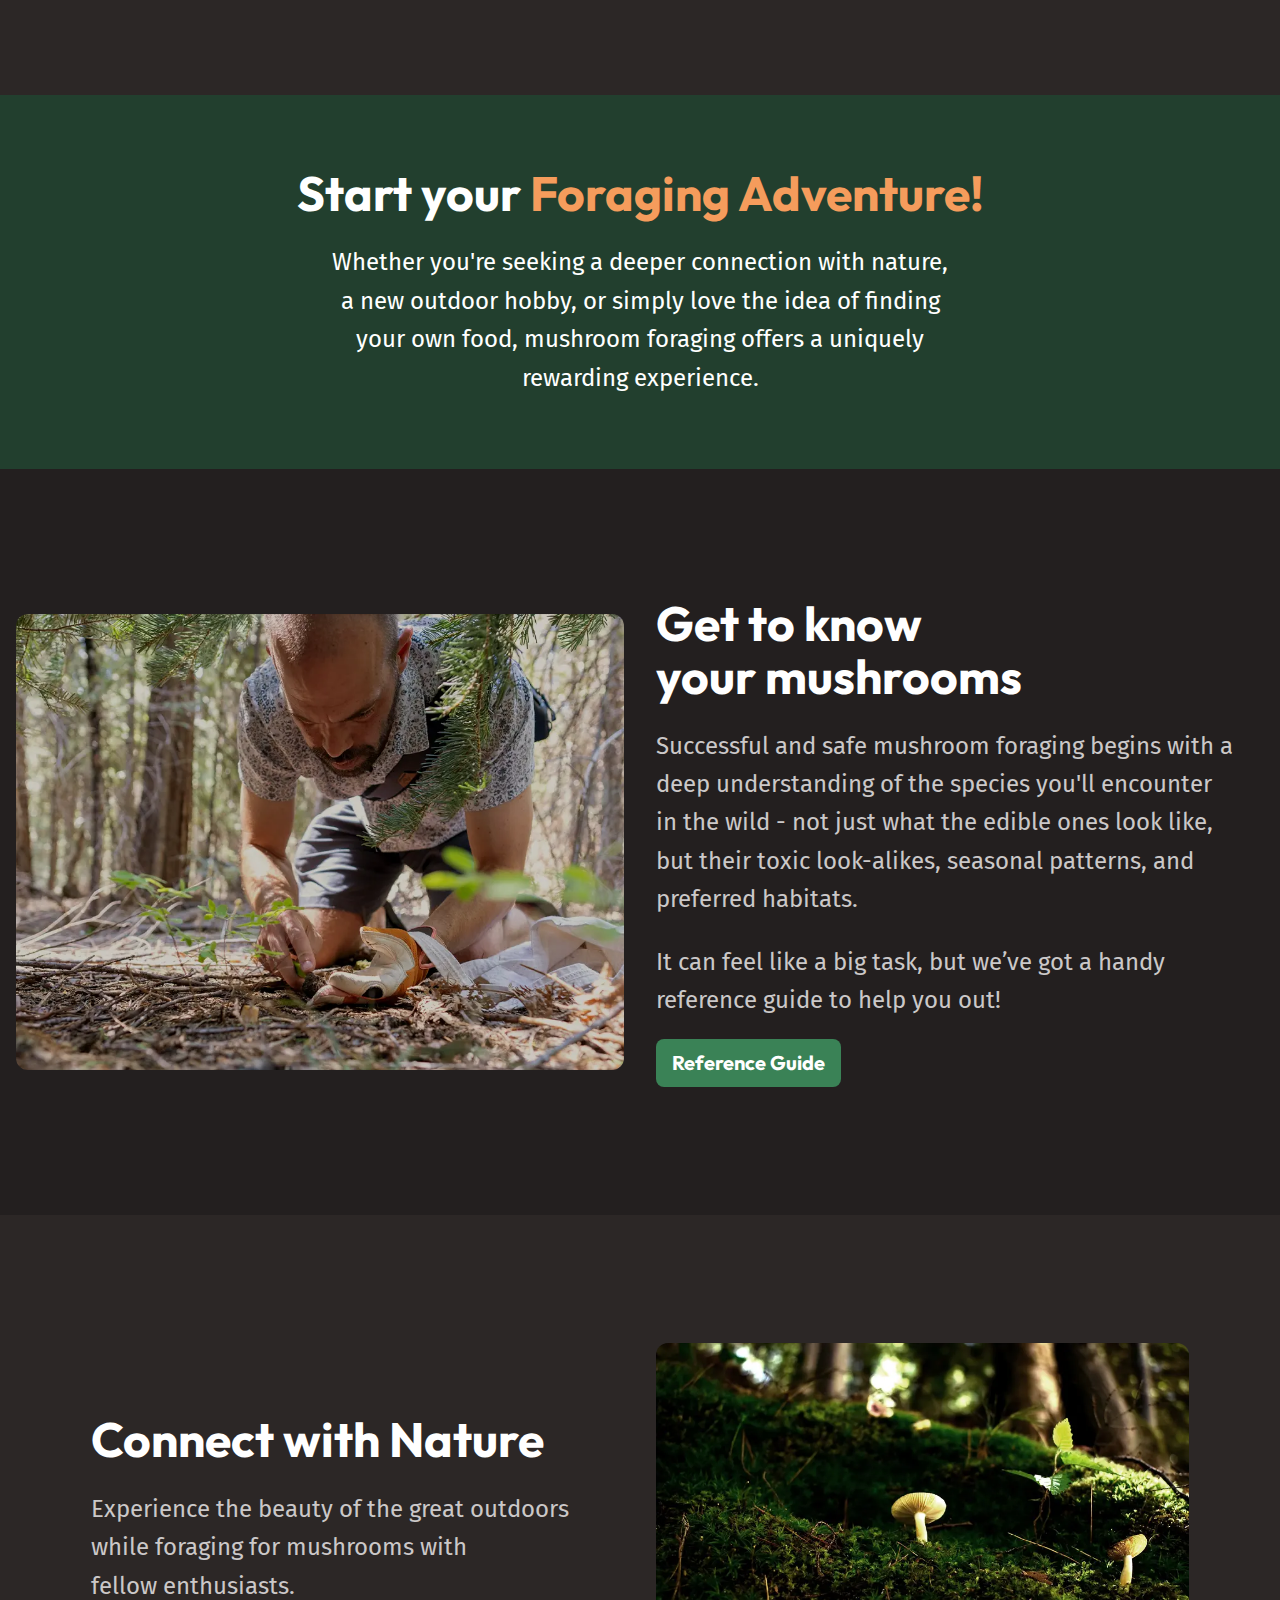
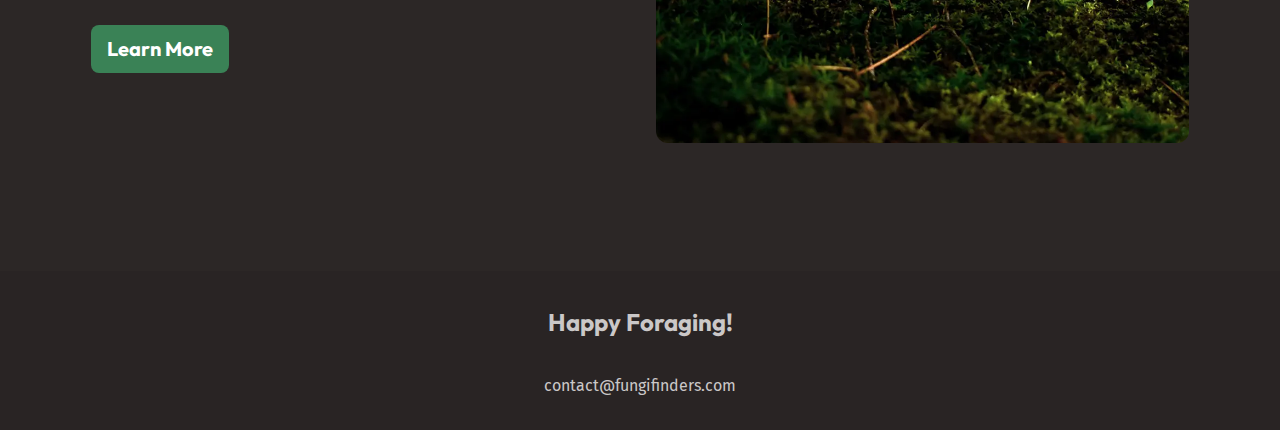
==== commit af6d6617: "Add hamburger button" ====
--- a/index.html
+++ b/index.html
@@ -19,7 +19,11 @@
           <a href="/">
             <img class="logo" src="/assets/fungi-finders.svg" alt="" />
           </a>
-          <nav class="primary-navigation">
+          <button aria-controls="primary-nav" aria-expanded="false">
+            <span class="visually-hidden">Menu</span>
+            <img src="/assets/hamburger.svg" alt="" />
+          </button>
+          <nav id="primary-nav" class="primary-navigation">
             <ul>
               <li><a href="/">Discover</a></li>
               <li><a href="#">Mushroom Guide</a></li>
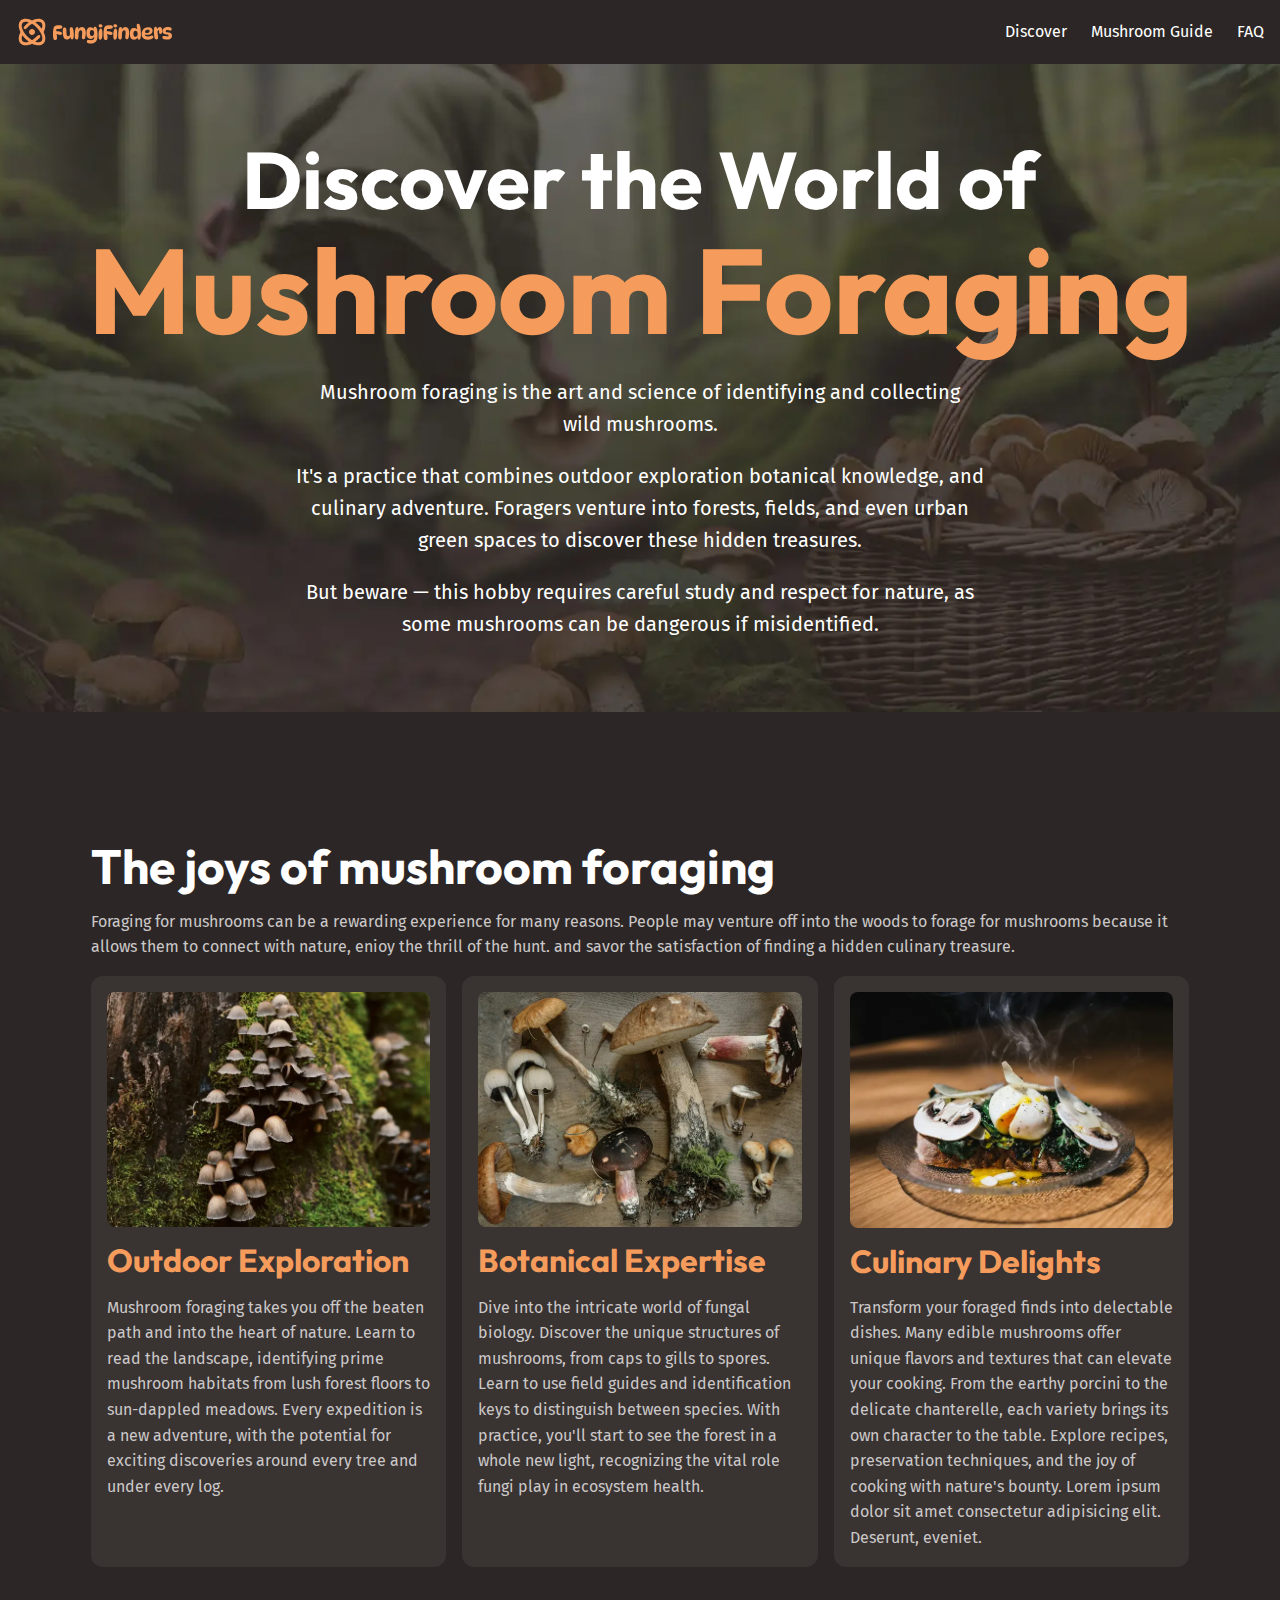
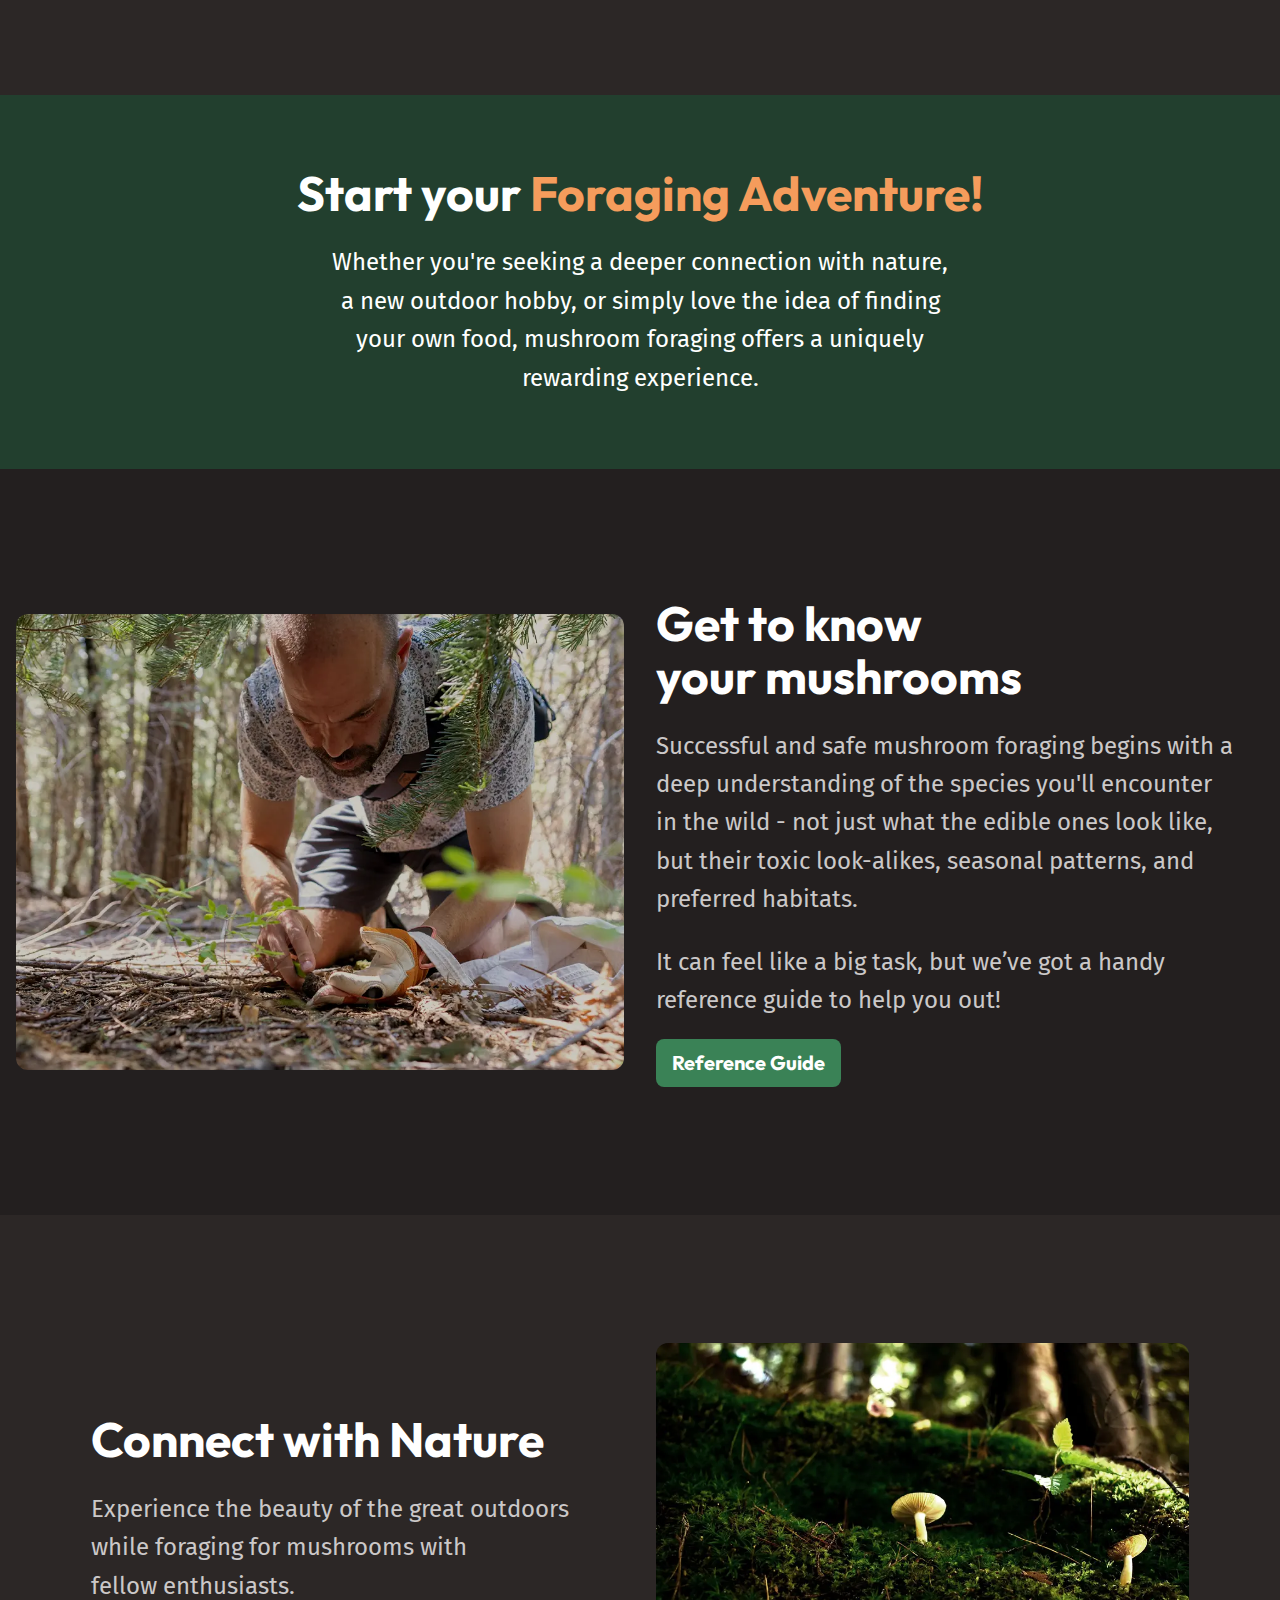
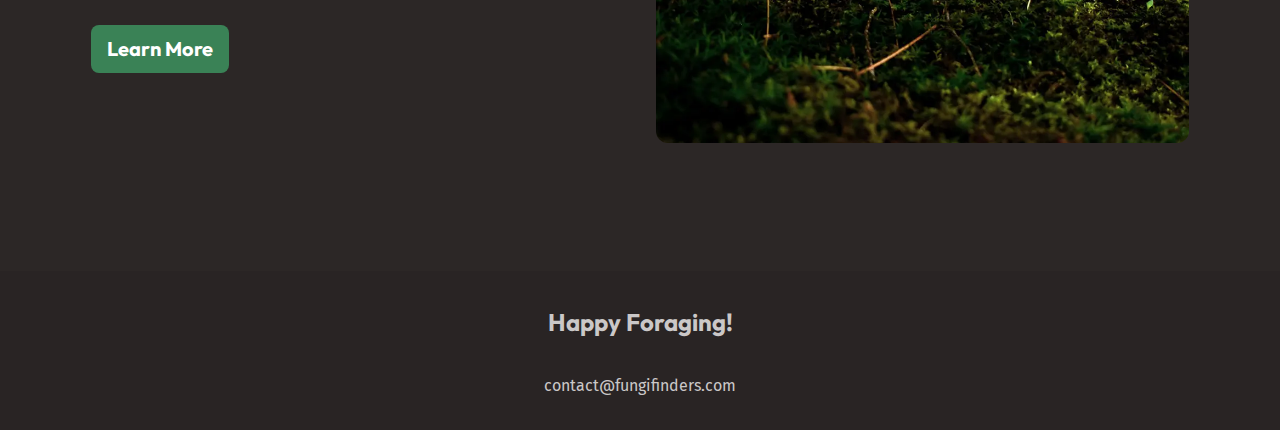
==== commit e0631a1e: "Add hamburger menu functionality" ====
--- a/index.html
+++ b/index.html
@@ -5,13 +5,16 @@
     <meta name="viewport" content="width=device-width, initial-scale=1.0" />
     <title>FEM From Scratch</title>
 
-    <link rel="stylesheet" href="style.css" />
     <link rel="preconnect" href="https://fonts.googleapis.com" />
     <link rel="preconnect" href="https://fonts.gstatic.com" crossorigin />
     <link
       href="https://fonts.googleapis.com/css2?family=Fira+Sans:wght@400;700&family=Outfit:wght@100..900&display=swap"
       rel="stylesheet" />
+
+    <link rel="stylesheet" href="style.css" />
+    <script src="/main.js" defer></script>
   </head>
+
   <body>
     <header class="site-header">
       <div class="wrapper" data-width="wide">
@@ -24,7 +27,7 @@
             <img src="/assets/hamburger.svg" alt="" />
           </button>
           <nav id="primary-nav" class="primary-navigation">
-            <ul>
+            <ul role="list">
               <li><a href="/">Discover</a></li>
               <li><a href="#">Mushroom Guide</a></li>
               <li><a href="#">FAQ</a></li>
@@ -38,7 +41,8 @@
       <section class="section hero flow" data-padding="compact">
         <div class="wrapper" data-width="wide">
           <h1 class="hero__title">
-            Discover the World of <span>Mushroom Foraging</span>
+            Discover the World of
+            <span>Mushroom Foraging</span>
           </h1>
         </div>
         <div class="wrapper" data-width="narrow">
@@ -122,11 +126,9 @@
         </div>
       </section>
 
-      <section
-        class="section background-accent text-center"
-        data-padding="compact">
+      <section class="section background-accent" data-padding="compact">
         <div class="wrapper" data-width="narrow">
-          <div class="flow font-size-lg text-high-contrast">
+          <div class="flow text-center font-size-lg text-high-contrast">
             <h2 class="section-title">
               Start your <span class="text-brand">Foraging Adventure!</span>
             </h2>
@@ -142,7 +144,10 @@
       <section class="section background-extra-dark">
         <div class="wrapper" data-width="wide">
           <!-- Two columns -->
-          <div class="equal-columns" data-gap="large" data-alignment="center">
+          <div
+            class="equal-columns"
+            data-gap="large"
+            data-vertical-alignment="center">
             <div>
               <img
                 src="/assets/get-to-know.webp"
@@ -174,7 +179,10 @@
       <section class="section">
         <div class="wrapper">
           <!-- Two columns -->
-          <div class="equal-columns" data-gap="large" data-alignment="center">
+          <div
+            class="equal-columns"
+            data-gap="large"
+            data-vertical-alignment="center">
             <div class="flow font-size-lg">
               <h2 class="section-title">Connect with Nature</h2>
               <p>
--- a/style.css
+++ b/style.css
@@ -153,12 +153,8 @@
     --border-radius-3: 0.75rem;
   }
 
-  html {
+  body {
     font-family: var(--ff-body);
-    line-height: 1.6;
-  }
-
-  body {
     font-size: var(--font-size-regular);
     color: var(--text-main);
     background-color: var(--background-main);
@@ -169,12 +165,8 @@
   h3,
   h4 {
     font-family: var(--ff-heading);
-    /* font-weight: 700; */
+    font-weight: 700;
     color: var(--text-high-contrast);
-  }
-
-  h1 {
-    font-size: var(--font-size-heading-lg);
   }
 
   a {
@@ -192,6 +184,19 @@
 }
 
 @layer layout {
+  /* Note the em instead of rem */
+  .flow > * + * {
+    margin-block-start: var(--flow-space, 1em);
+  }
+
+  .grid-flow {
+    display: grid;
+    gap: var(--grid-flow-space, 1rem);
+
+    align-content: start;
+    justify-items: start;
+  }
+
   .wrapper {
     --wrapper-max-width: 1130px;
     --wrapper-padding: 1rem;
@@ -210,18 +215,17 @@
     --wrapper-max-width: 1330px;
   }
 
-  /* Note the em instead of rem */
-  .flow > * + * {
-    margin-block-start: var(--flow-space, 1em);
-  }
-
-  .grid-flow {
-    display: grid;
-    gap: var(--grid-flow-space, 1rem);
-
-    align-content: var(--grid-flow-alignment, start);
-    /* Not sure why the justify-items */
-    justify-items: var(--grid-flow-justification, start);
+  .section {
+    --padding: 3.75rem;
+    padding-block: var(--padding);
+  }
+  @media (min-width: 760px) {
+    .section {
+      --padding: 8rem;
+    }
+    .section[data-padding="compact"] {
+      --padding: 4.5rem;
+    }
   }
 
   .equal-columns {
@@ -234,8 +238,12 @@
     --equal-columns-gap: 2rem;
   }
 
-  .equal-columns[data-alignment="center"] {
+  .equal-columns[data-vertical-alignment="center"] {
     --equal-columns-vertical-alignment: center;
+  }
+
+  .equal-columns[data-vertical-alignment="bottom"] {
+    --equal-columns-vertical-alignment: end;
   }
 
   @media (min-width: 760px) {
@@ -251,19 +259,6 @@
   .flex-equal-columns > * {
     flex: 1;
   } */
-
-  .section {
-    --padding: 3.75rem;
-    padding-block: var(--padding);
-  }
-  @media (min-width: 760px) {
-    .section {
-      --padding: 8rem;
-    }
-    .section[data-padding="compact"] {
-      --padding: 4.5rem;
-    }
-  }
 }
 
 @layer components {
@@ -280,9 +275,10 @@
   }
 
   .primary-navigation ul {
+    /* role="list" was added to nav ul to remove default list styling
     list-style: none;
     margin: 0;
-    padding: 0;
+    padding: 0; */
     display: flex;
     flex-wrap: wrap;
     gap: 1rem 1.5rem;
@@ -290,6 +286,79 @@
 
   .primary-navigation a {
     text-decoration: none;
+  }
+
+  /* Hamburger menu button */
+  [aria-controls="primary-nav"] {
+    /* Hide menu hamburger button on wider screen size */
+    display: none;
+    /* Make sure nav menu button is on top of menu */
+    position: relative;
+    z-index: 100;
+    cursor: pointer;
+    background: transparent;
+    border: 0;
+  }
+  [aria-controls="primary-nav"] img {
+    border-radius: 0;
+  }
+
+  @media (max-width: 760px) {
+    [aria-controls="primary-nav"] {
+      /* Show menu hamburger button on mobile screen size */
+      display: block;
+    }
+
+    /* .site-header {
+      position: relative;
+    } */
+
+    .primary-navigation {
+      /* Initially hide the menu on mobile sizes */
+      display: none;
+
+      position: absolute;
+      z-index: 10;
+      top: 0;
+      right: 0;
+
+      font-size: var(--font-size-lg);
+      font-weight: 700;
+      font-family: var(--ff-heading);
+      background-color: var(--background-accent-main);
+      padding: 2rem;
+      border-radius: 0 0 0 var(--border-radius-3);
+    }
+
+    .primary-navigation ul {
+      flex-direction: column;
+      gap: 0;
+    }
+
+    /* Draw lines between menu items using border-top */
+    .primary-navigation li + li {
+      margin-block-start: 1.5rem;
+      padding-block-start: 1.5rem;
+      border-top: 2px solid var(--background-accent-light);
+    }
+
+    /* Show the dropdown menu when [aria-expanded="true"] */
+    /* [aria-expanded="true"] ~ .primary-navigation */
+    [aria-expanded="true"] + .primary-navigation {
+      display: block;
+    }
+
+    /* Complicated way of drawing lines between menu items
+    .primary-navigation li {
+      margin-block-end: 1.5rem;
+    }
+    .primary-navigation li:not(:last-of-type)::after {
+      content: "";
+      display: block;
+      height: 2px;
+      background: var(--background-accent-light);
+      margin-block-end: inherit;
+    } */
   }
 
   .hero {
@@ -376,6 +445,53 @@
 }
 
 @layer utilities {
+  .text-center {
+    text-align: center;
+  }
+  .text-brand {
+    color: var(--text-brand);
+  }
+  .text-high-contrast {
+    color: var(--text-high-contrast);
+  }
+
+  .section-title {
+    font-size: var(--font-size-heading-regular);
+  }
+
+  .background-base {
+    background-color: var(--background-base);
+  }
+  .background-light {
+    background-color: var(--background-light);
+  }
+  .background-extra-light {
+    background-color: var(--background-extra-light);
+  }
+  .background-dark {
+    background-color: var(--background-dark);
+  }
+  .background-extra-dark {
+    background-color: var(--background-extra-dark);
+  }
+
+  .background-accent {
+    background-color: var(--background-accent-dark);
+  }
+
+  .font-size-sm {
+    font-size: var(--font-size-sm);
+  }
+  .font-size-regular {
+    font-size: var(--font-size-regular);
+  }
+  .font-size-md {
+    font-size: var(--font-size-md);
+  }
+  .font-size-lg {
+    font-size: var(--font-size-lg);
+  }
+
   .visually-hidden {
     clip: rect(0 0 0 0);
     clip-path: inset(50%);
@@ -385,51 +501,4 @@
     white-space: nowrap;
     width: 1px;
   }
-
-  .text-center {
-    text-align: center;
-  }
-  .text-brand {
-    color: var(--text-brand);
-  }
-  .text-high-contrast {
-    color: var(--text-high-contrast);
-  }
-
-  .section-title {
-    font-size: var(--font-size-heading-regular);
-  }
-
-  .background-base {
-    background-color: var(--background-base);
-  }
-  .background-light {
-    background-color: var(--background-light);
-  }
-  .background-extra-light {
-    background-color: var(--background-extra-light);
-  }
-  .background-dark {
-    background-color: var(--background-dark);
-  }
-  .background-extra-dark {
-    background-color: var(--background-extra-dark);
-  }
-
-  .background-accent {
-    background-color: var(--background-accent-dark);
-  }
-
-  .font-size-sm {
-    font-size: var(--font-size-sm);
-  }
-  .font-size-regular {
-    font-size: var(--font-size-regular);
-  }
-  .font-size-md {
-    font-size: var(--font-size-md);
-  }
-  .font-size-lg {
-    font-size: var(--font-size-lg);
-  }
 }
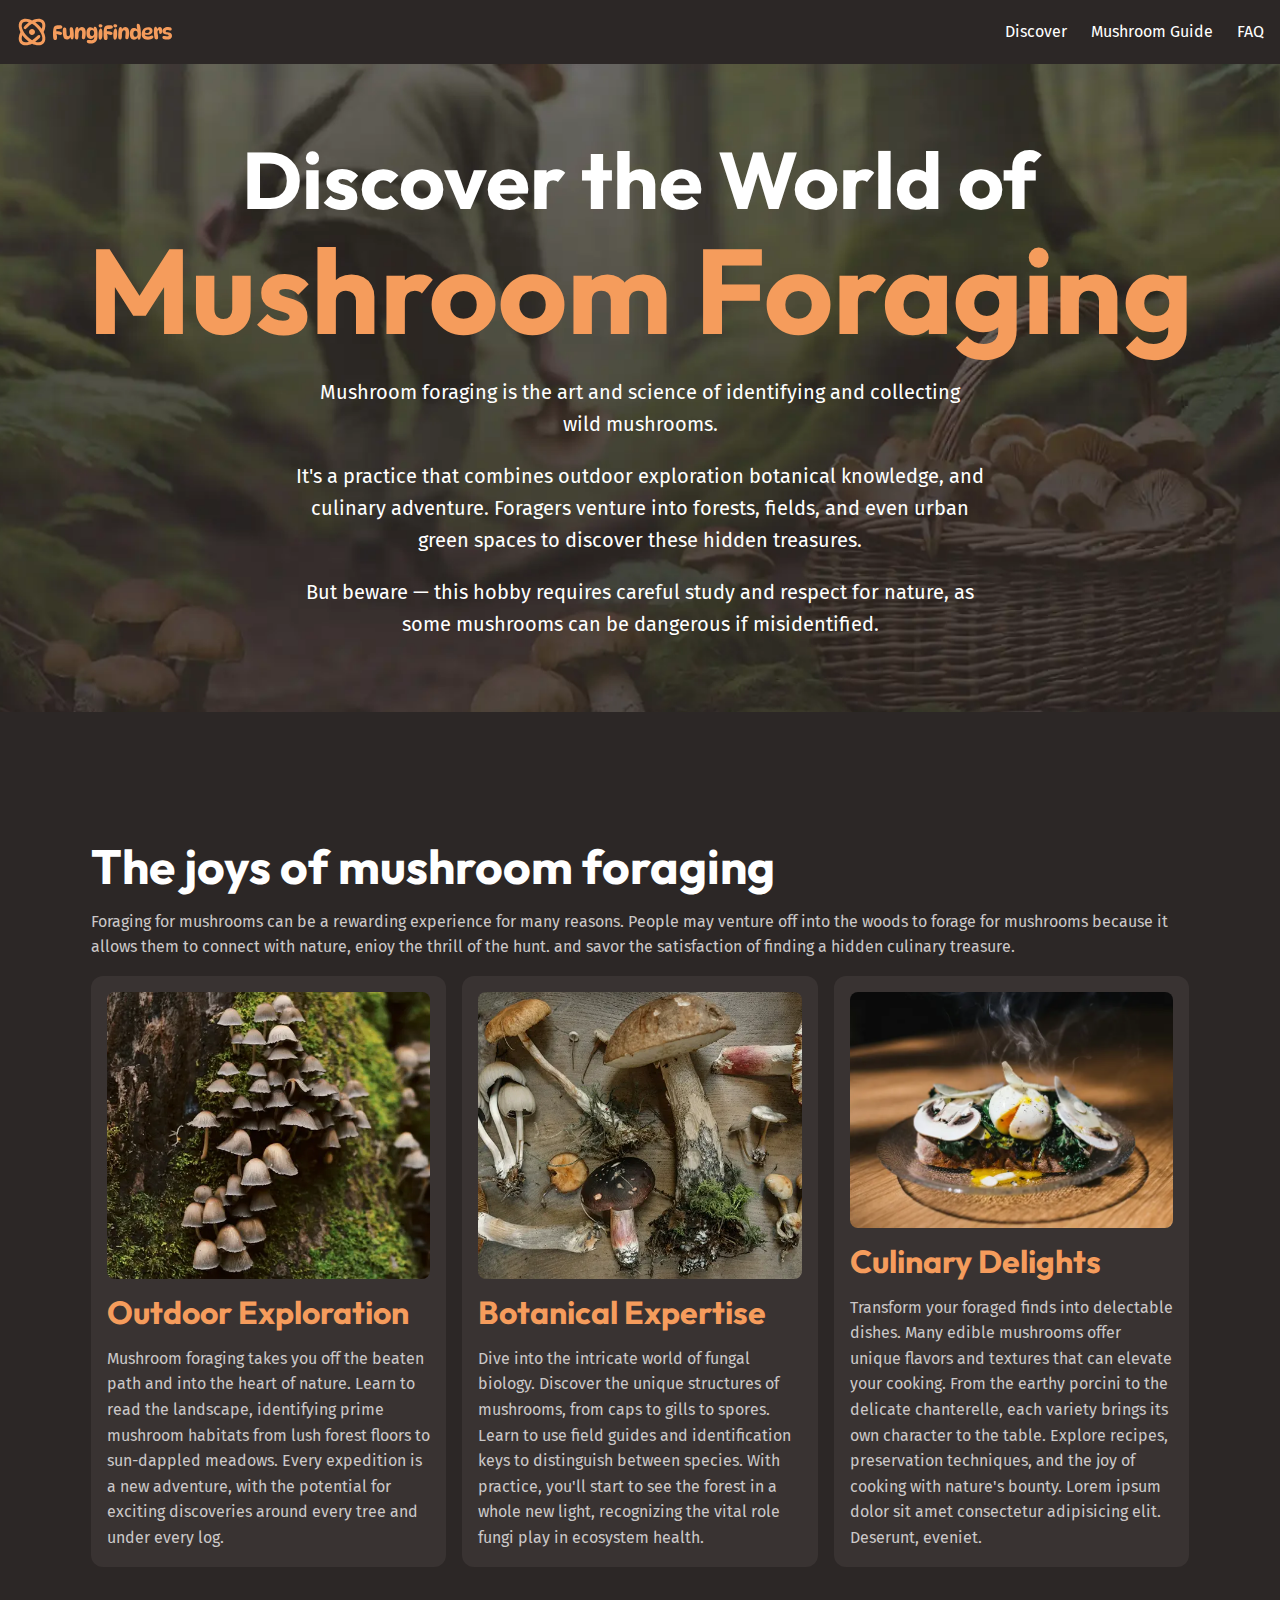
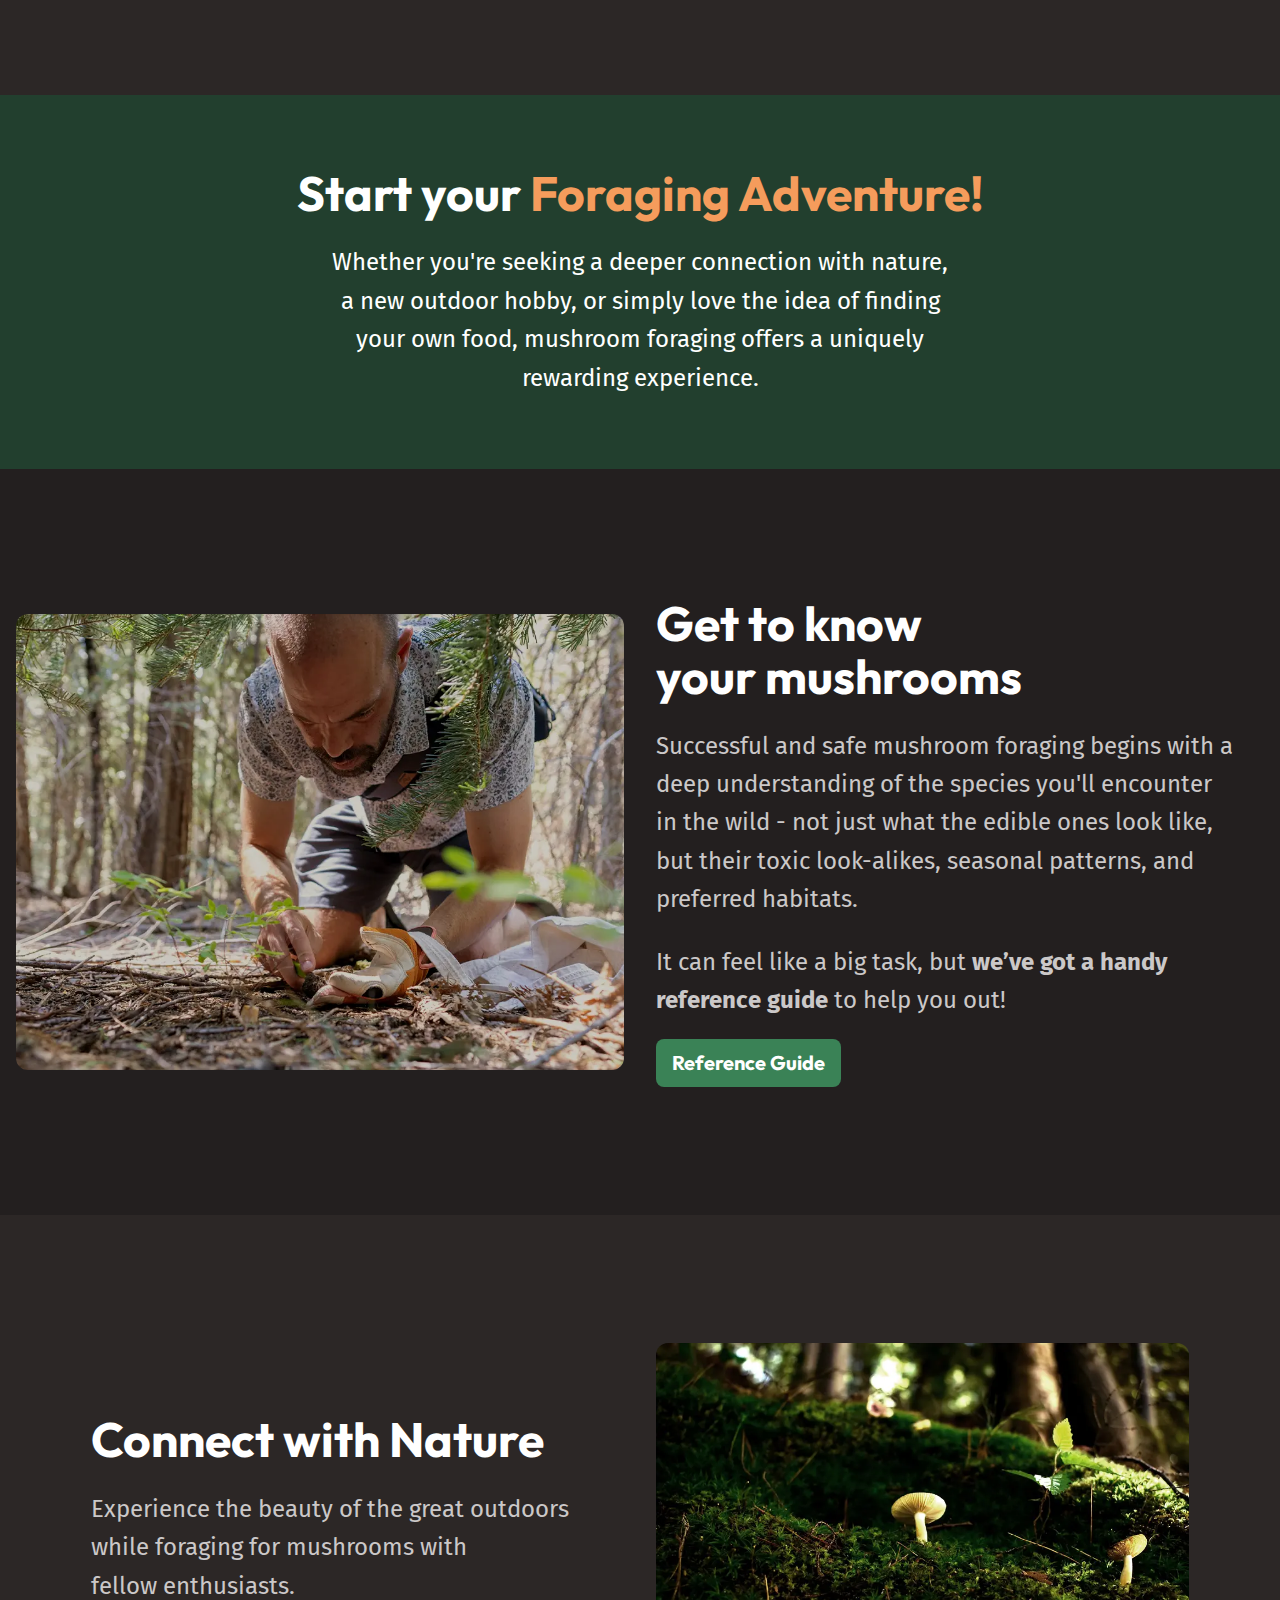
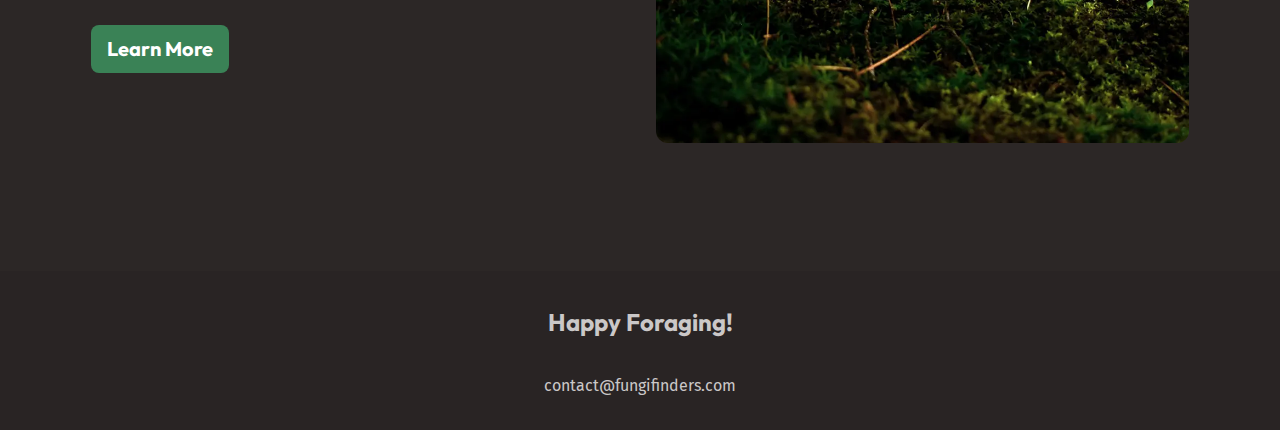
==== commit cdb085b3: "Finish website" ====
--- a/index.html
+++ b/index.html
@@ -11,11 +11,13 @@
       href="https://fonts.googleapis.com/css2?family=Fira+Sans:wght@400;700&family=Outfit:wght@100..900&display=swap"
       rel="stylesheet" />
 
-    <link rel="stylesheet" href="style.css" />
+    <link rel="stylesheet" href="/style.css" />
     <script src="/main.js" defer></script>
   </head>
 
   <body>
+    <a href="#main" class="skip-to-main">Skip to main content</a>
+
     <header class="site-header">
       <div class="wrapper" data-width="wide">
         <div class="site-header__inner">
@@ -29,15 +31,15 @@
           <nav id="primary-nav" class="primary-navigation">
             <ul role="list">
               <li><a href="/">Discover</a></li>
-              <li><a href="#">Mushroom Guide</a></li>
-              <li><a href="#">FAQ</a></li>
+              <li><a href="/mushroom-guide.html">Mushroom Guide</a></li>
+              <li><a href="/mushroom-guide.html#faq">FAQ</a></li>
             </ul>
           </nav>
         </div>
       </div>
     </header>
 
-    <main>
+    <main id="main">
       <section class="section hero flow" data-padding="compact">
         <div class="wrapper" data-width="wide">
           <h1 class="hero__title">
@@ -81,7 +83,7 @@
               <div class="card">
                 <img
                   src="/assets/outdoor-exploration.webp"
-                  alt="Tightly grouped brown mushrooms growing up a mossy tree trunk" />
+                  alt="Tightly grouped brown mushrooms growing up the side of a mossy tree trunk" />
                 <h3 class="card__title">Outdoor Exploration</h3>
                 <p>
                   Mushroom foraging takes you off the beaten path and into the
@@ -95,7 +97,7 @@
               <div class="card">
                 <img
                   src="/assets/botanical-expertise.webp"
-                  alt="Wild mushroomson a table" />
+                  alt="Various harvested wild mushrooms on a table" />
                 <h3 class="card__title">Botanical Expertise</h3>
                 <p>
                   Dive into the intricate world of fungal biology. Discover the
@@ -109,7 +111,7 @@
               <div class="card">
                 <img
                   src="/assets/culinary-delight.webp"
-                  alt="A plate of food with mushrooms on top" />
+                  alt="A freshly cooked plate of food, still steaming, with several mushroom slices on it" />
                 <h3 class="card__title">Culinary Delights</h3>
                 <p>
                   Transform your foraged finds into delectable dishes. Many
@@ -151,7 +153,7 @@
             <div>
               <img
                 src="/assets/get-to-know.webp"
-                alt="A man on his hands and knees harvesting a wild mushroom in the forest" />
+                alt="A man on his hands and knees carefully digging a mushroom out of the forest floor" />
             </div>
             <div class="flow font-size-lg">
               <h2 class="section-title">Get to know your mushrooms</h2>
@@ -162,12 +164,13 @@
                 look-alikes, seasonal patterns, and preferred habitats.
               </p>
               <p>
-                It can feel like a big task, but we’ve got a handy reference
-                guide to help you out!
+                It can feel like a big task, but
+                <strong>we’ve got a handy reference guide</strong> to help you
+                out!
               </p>
-              <a href="#" class="button">
+              <a href="/mushroom-guide.html" class="button">
                 <span class="visually-hidden">
-                  Learn more about mushrooms using our handy
+                  Get to know your mushrooms by using our handy
                 </span>
                 Reference Guide
               </a>
@@ -189,7 +192,7 @@
                 Experience the beauty of the great outdoors while foraging for
                 mushrooms with fellow enthusiasts.
               </p>
-              <a href="#" class="button"
+              <a href="/mushroom-guide.html" class="button"
                 >Learn More
                 <span class="visually-hidden">
                   about the different types of mushrooms with our helpful
@@ -200,7 +203,7 @@
             <div>
               <img
                 src="/assets/nature.webp"
-                alt="A small white mushroom growing on a mossy forest floor" />
+                alt="A few small yellowish mushrooms growing on a mossy forest floor" />
             </div>
           </div>
         </div>
--- a/style.css
+++ b/style.css
@@ -81,9 +81,23 @@
     --clr-gray-100: hsl(0, 2%, 79%);
     --clr-brand-400: hsl(25, 88%, 75%);
     --clr-brand-500: hsl(25, 88%, 66%);
+
     --clr-green-400: hsl(143, 19%, 49%);
     --clr-green-500: hsl(143, 38%, 37%);
     --clr-green-600: hsl(145, 29%, 19%);
+
+    /* Light mode colors from KP notes */
+    /* --clr-brown-100: hsl(10, 5%, 92%);
+    --clr-brown-200: hsl(9, 7%, 85%);
+    --clr-brown-300: hsl(9, 8%, 78%);
+    --clr-brown-400: hsl(0, 6%, 72%); */
+
+    /* Light mode colors from KP video */
+    --clr-brown-100: hsl(10, 5%, 90%);
+    --clr-brown-200: hsl(9, 7%, 85%);
+    --clr-brown-300: hsl(9, 8%, 75%);
+    --clr-brown-400: hsl(0, 6%, 60%);
+
     --clr-brown-500: hsl(10, 5%, 25%);
     --clr-brown-600: hsl(9, 7%, 21%);
     --clr-brown-700: hsl(9, 8%, 16%);
@@ -120,7 +134,7 @@
     }
   }
 
-  /* Start a new :root to keep proper syntax highlighting */
+  /* Start a new :root to keep proper syntax highlighting in VS Code*/
   :root {
     /* SEMANTIC */
     --text-main: var(--clr-gray-100);
@@ -151,6 +165,39 @@
     --border-radius-1: 0.25rem;
     --border-radius-2: 0.5rem;
     --border-radius-3: 0.75rem;
+
+    /* Note media query is using CSS Nesting inside :root */
+    /* @media (prefers-color-scheme: light) {
+      --text-main: var(--clr-gray-700);
+      --text-high-contrast: var(--clr-brown-900);
+
+      --background-accent-light: var(--clr-green-600);
+      --background-accent-main: var(--clr-green-500);
+      --background-accent-dark: var(--clr-green-400);
+
+      --background-extra-light: var(--clr-brown-100);
+      --background-light: var(--clr-brown-200);
+      --background-main: var(--clr-brown-300);
+      --background-dark: var(--clr-brown-400);
+      --background-extra-dark: var(--clr-brown-500);
+    } */
+  }
+}
+
+@layer base {
+  /* Cross-document view transition (navigating between pages) */
+  @view-transition {
+    navigation: auto;
+  }
+
+  @media (prefers-reduced-motion: no-preference) {
+    html {
+      scroll-behavior: smooth;
+    }
+  }
+
+  html {
+    scroll-padding: 2rem;
   }
 
   body {
@@ -184,9 +231,52 @@
 }
 
 @layer layout {
-  /* Note the em instead of rem */
+  .wrapper {
+    /* --wrapper-max-width: 1130px; */
+    /* --wrapper-padding: 1rem; */
+
+    max-inline-size: var(--wrapper-max-width, 1130px);
+    margin-inline: auto;
+    padding-inline: var(--wrapper-padding, 1rem);
+  }
+
+  /* .wrapper--narrow */
+  .wrapper[data-width="narrow"] {
+    --wrapper-max-width: 720px;
+  }
+  /* .wrapper--wide */
+  .wrapper[data-width="wide"] {
+    --wrapper-max-width: 1330px;
+  }
+
+  .section {
+    --padding: 3.75rem;
+    padding-block: var(--padding);
+  }
+  @media (min-width: 760px) {
+    .section {
+      --padding: 8rem;
+    }
+    .section[data-padding="compact"] {
+      --padding: 4.5rem;
+    }
+  }
+
   .flow > * + * {
+    /* Note the em instead of rem */
     margin-block-start: var(--flow-space, 1em);
+  }
+
+  .flex-flow {
+    display: flex;
+    flex-direction: column;
+    gap: var(--flex-flow-space, 1rem);
+  }
+
+  .flex-group {
+    display: flex;
+    gap: var(--flex-group-space, 1rem);
+    flex-wrap: wrap;
   }
 
   .grid-flow {
@@ -195,37 +285,28 @@
 
     align-content: start;
     justify-items: start;
-  }
-
-  .wrapper {
-    --wrapper-max-width: 1130px;
-    --wrapper-padding: 1rem;
-
-    max-width: var(--wrapper-max-width);
-    margin-inline: auto;
-    padding-inline: var(--wrapper-padding);
-  }
-
-  /* .wrapper--narrow */
-  .wrapper[data-width="narrow"] {
-    --wrapper-max-width: 720px;
-  }
-  /* .wrapper--wide */
-  .wrapper[data-width="wide"] {
-    --wrapper-max-width: 1330px;
-  }
-
-  .section {
-    --padding: 3.75rem;
-    padding-block: var(--padding);
-  }
-  @media (min-width: 760px) {
-    .section {
-      --padding: 8rem;
-    }
-    .section[data-padding="compact"] {
-      --padding: 4.5rem;
-    }
+
+    /* optional */
+    /* align-content: var(--grid-flow-alignment, start); */
+    /* justify-items: var(--grid-flow-justification, start); */
+  }
+
+  .grid-auto-fit {
+    display: grid;
+    gap: 1rem;
+    grid-template-columns: repeat(
+      auto-fit,
+      minmax(min(var(--grid-auto-fit-min-column-size, 320px), 100%), 1fr)
+    );
+  }
+
+  .grid-auto-fill {
+    display: grid;
+    gap: 1rem;
+    grid-template-columns: repeat(
+      auto-fill,
+      minmax(min(var(--grid-auto-fill-min-column-size, 320px), 100%), 1fr)
+    );
   }
 
   .equal-columns {
@@ -241,7 +322,6 @@
   .equal-columns[data-vertical-alignment="center"] {
     --equal-columns-vertical-alignment: center;
   }
-
   .equal-columns[data-vertical-alignment="bottom"] {
     --equal-columns-vertical-alignment: end;
   }
@@ -262,8 +342,33 @@
 }
 
 @layer components {
+  .skip-to-main {
+    background: var(--background-accent-main);
+    color: white;
+    font-size: var(--font-size-md);
+    padding: 1rem;
+    border-radius: var(--border-radius-2);
+    position: absolute;
+    top: 1rem;
+    left: 1rem;
+  }
+  .skip-to-main:not(:focus) {
+    clip: rect(0 0 0 0);
+    clip-path: inset(50%);
+    height: 1px;
+    overflow: hidden;
+    position: absolute;
+    white-space: nowrap;
+    width: 1px;
+  }
+
+  /* HEADER AND NAVIGATION */
   .site-header {
     padding-block: 1rem;
+
+    /* Prevent overflow scrolling during menu transition */
+    overflow-x: clip;
+    position: relative;
   }
 
   .site-header__inner {
@@ -304,6 +409,7 @@
   }
 
   @media (max-width: 760px) {
+    /* Hamburger menu button */
     [aria-controls="primary-nav"] {
       /* Show menu hamburger button on mobile screen size */
       display: block;
@@ -316,6 +422,19 @@
     .primary-navigation {
       /* Initially hide the menu on mobile sizes */
       display: none;
+
+      /* Transition animation */
+      opacity: 0;
+      /*
+      transition: opacity 1s, display 1s; 
+      transition-behavior: allow-discrete; 
+      */
+
+      /* Add slide-up animation on close */
+      transition: opacity 1s, display 1s, translate 0.5s;
+      transition-behavior: allow-discrete;
+      /* Slide off screen to right */
+      translate: 100% 0;
 
       position: absolute;
       z-index: 10;
@@ -346,6 +465,16 @@
     /* [aria-expanded="true"] ~ .primary-navigation */
     [aria-expanded="true"] + .primary-navigation {
       display: block;
+      /* Add opacity: 1 for animation end */
+      opacity: 1;
+
+      translate: 0 0;
+
+      @starting-style {
+        opacity: 0;
+        /* Slide on-screen from right */
+        translate: 100% 0;
+      }
     }
 
     /* Complicated way of drawing lines between menu items
@@ -361,6 +490,7 @@
     } */
   }
 
+  /* HERO */
   .hero {
     text-align: center;
     font-size: var(--font-size-md);
@@ -368,6 +498,12 @@
     background-image: url(/assets/hero.webp);
     background-size: cover;
     background-position: center;
+
+    /* Scroll-driven animation fades out hero as it scrolls off screen */
+    /* Uses @keyframes fade-out which is defined later in the CSS */
+    animation: fade-out forwards;
+    animation-timeline: view();
+    animation-range-start: exit;
   }
 
   .hero__title {
@@ -381,10 +517,13 @@
     color: var(--text-brand);
   }
 
+  /* CARD */
   .card {
-    display: grid;
-    gap: var(--grid-flow-space, 1rem);
-    align-content: start;
+    /* display: grid;
+    align-content: start; */
+    display: flex;
+    flex-direction: column;
+    gap: var(--card-gap, 1rem);
     padding: 1rem;
     background-color: var(--background-light);
     border-radius: var(--border-radius-3);
@@ -395,10 +534,18 @@
   }
 
   .card__title {
+    color: var(--card-title-color, var(--text-brand));
     font-size: var(--card-title-font-size, var(--font-size-heading-sm));
-    color: var(--card-title-color, var(--text-brand));
-  }
-
+  }
+
+  .card__note {
+    margin-block-start: auto;
+    background-color: var(--background-extra-light);
+    padding: 0.75rem;
+    border-radius: var(--border-radius-2);
+  }
+
+  /* BUTTON */
   .button {
     display: inline-flex;
     cursor: pointer;
@@ -417,6 +564,139 @@
     color: var(--text-high-contrast);
   }
 
+  /* MUSHROOM GUIDE */
+  .mushroom-guide {
+    /* Set custom property for min column width */
+    --grid-auto-fit-min-column-size: 260px;
+    --grid-auto-fill-min-column-size: 260px;
+    /* Set custom properties for card title font-size and color */
+    --card-title-color: var(--text-high-contrast);
+    --card-title-font-size: var(--font-size-lg);
+    /* Set custom property for card gap */
+    --card-gap: 0.75rem;
+  }
+
+  select {
+    font-family: var(--ff-heading);
+    background-color: var(--background-accent-main);
+    color: var(--text-high-contrast);
+    padding: 0.5rem 1rem;
+    border: 0;
+    border-radius: var(--border-radius-2);
+  }
+
+  .tag-list {
+    display: flex;
+    gap: 0.75rem;
+    flex-wrap: wrap;
+  }
+
+  .tag-list > li {
+    padding: 0.125rem 0.5rem;
+    color: var(--text-high-contrast);
+    /* The background color will use custom properties defined below */
+    background-color: var(--tag-background-color, red);
+    font-family: var(--ff-heading);
+    font-size: var(--font-size-sm);
+    border-radius: var(--border-radius-1);
+  }
+
+  .tag-list [data-edible="edible"] {
+    --tag-background-color: var(--background-accent-main);
+  }
+  .tag-list [data-edible="toxic"] {
+    --tag-background-color: var(--clr-red-500);
+  }
+
+  .tag-list [data-season="summer"] {
+    --tag-background-color: var(--background-accent-main);
+  }
+  .tag-list [data-season="spring"] {
+    --tag-background-color: var(--clr-teal-500);
+  }
+  .tag-list [data-season="fall"] {
+    --tag-background-color: var(--clr-orange-500);
+  }
+
+  /* .mushroom-guide:has(#season [value="spring"]:checked)
+    .card:not(:has([data-season="spring"])) {
+    display: none;
+  } */
+
+  /* FAQ BENTO GRID */
+  .faq-bento-grid {
+    --card-title-color: var(--text-high-contrast);
+
+    display: grid;
+    gap: 1rem;
+    grid-template-areas:
+      "card-one"
+      "card-two"
+      "card-three"
+      "card-four";
+  }
+
+  .faq-bento-grid .card:nth-child(1) {
+    grid-area: card-one;
+  }
+  .faq-bento-grid .card:nth-child(2) {
+    grid-area: card-two;
+  }
+  .faq-bento-grid .card:nth-child(3) {
+    grid-area: card-three;
+  }
+  .faq-bento-grid .card:nth-child(4) {
+    grid-area: card-four;
+  }
+
+  .card > img {
+    height: 100%;
+    object-fit: cover;
+  }
+
+  @media (min-width: 600px) {
+    .faq-bento-grid {
+      grid-template-columns: 1fr 1fr;
+      grid-template-areas:
+        "card-one   card-two"
+        "card-three card-four";
+    }
+
+    /* .faq-bento-grid .card:nth-child(even) > img {
+      order: 3;
+    } */
+  }
+
+  @media (min-width: 900px) {
+    .faq-bento-grid {
+      grid-template-columns: 1fr 1fr 1fr;
+      grid-template-areas:
+        "card-one   card-two   card-four"
+        "card-three card-three card-four";
+    }
+
+    .faq-bento-grid .card > img {
+      height: 100%;
+      object-fit: cover;
+    }
+
+    .faq-bento-grid .card:nth-child(2) img {
+      order: 1;
+    }
+
+    .faq-bento-grid .card:nth-child(3) {
+      display: grid;
+      gap: 1rem;
+      grid-template-columns: 1fr 1fr;
+    }
+
+    .faq-bento-grid .card:nth-child(3) img {
+      grid-column: 1 / 2;
+      grid-row: 1 / 3;
+    }
+  }
+
+  /* FOOTER */
   .site-footer {
     background-color: var(--background-dark);
     padding-block: 2rem;
@@ -448,6 +728,11 @@
   .text-center {
     text-align: center;
   }
+  /* From a KP CodePen */
+  .text-center > * {
+    margin-inline: auto;
+  }
+
   .text-brand {
     color: var(--text-brand);
   }
@@ -490,6 +775,19 @@
   }
   .font-size-lg {
     font-size: var(--font-size-lg);
+  }
+
+  /* Used in mushroom guide filtering */
+  [hidden] {
+    display: none;
+  }
+
+  /* Disable transitions (used in nav menu) while resizing */
+  /* .resizing class is added to body by resizeObserver in main.js */
+  .resizing * {
+    transition: none !important;
+    /* animation: none !important; */
+    /* animation-play-state: paused; */
   }
 
   .visually-hidden {
@@ -502,3 +800,12 @@
     width: 1px;
   }
 }
+
+@keyframes fade-out {
+  from {
+    opacity: 1;
+  }
+  to {
+    opacity: 0;
+  }
+}
